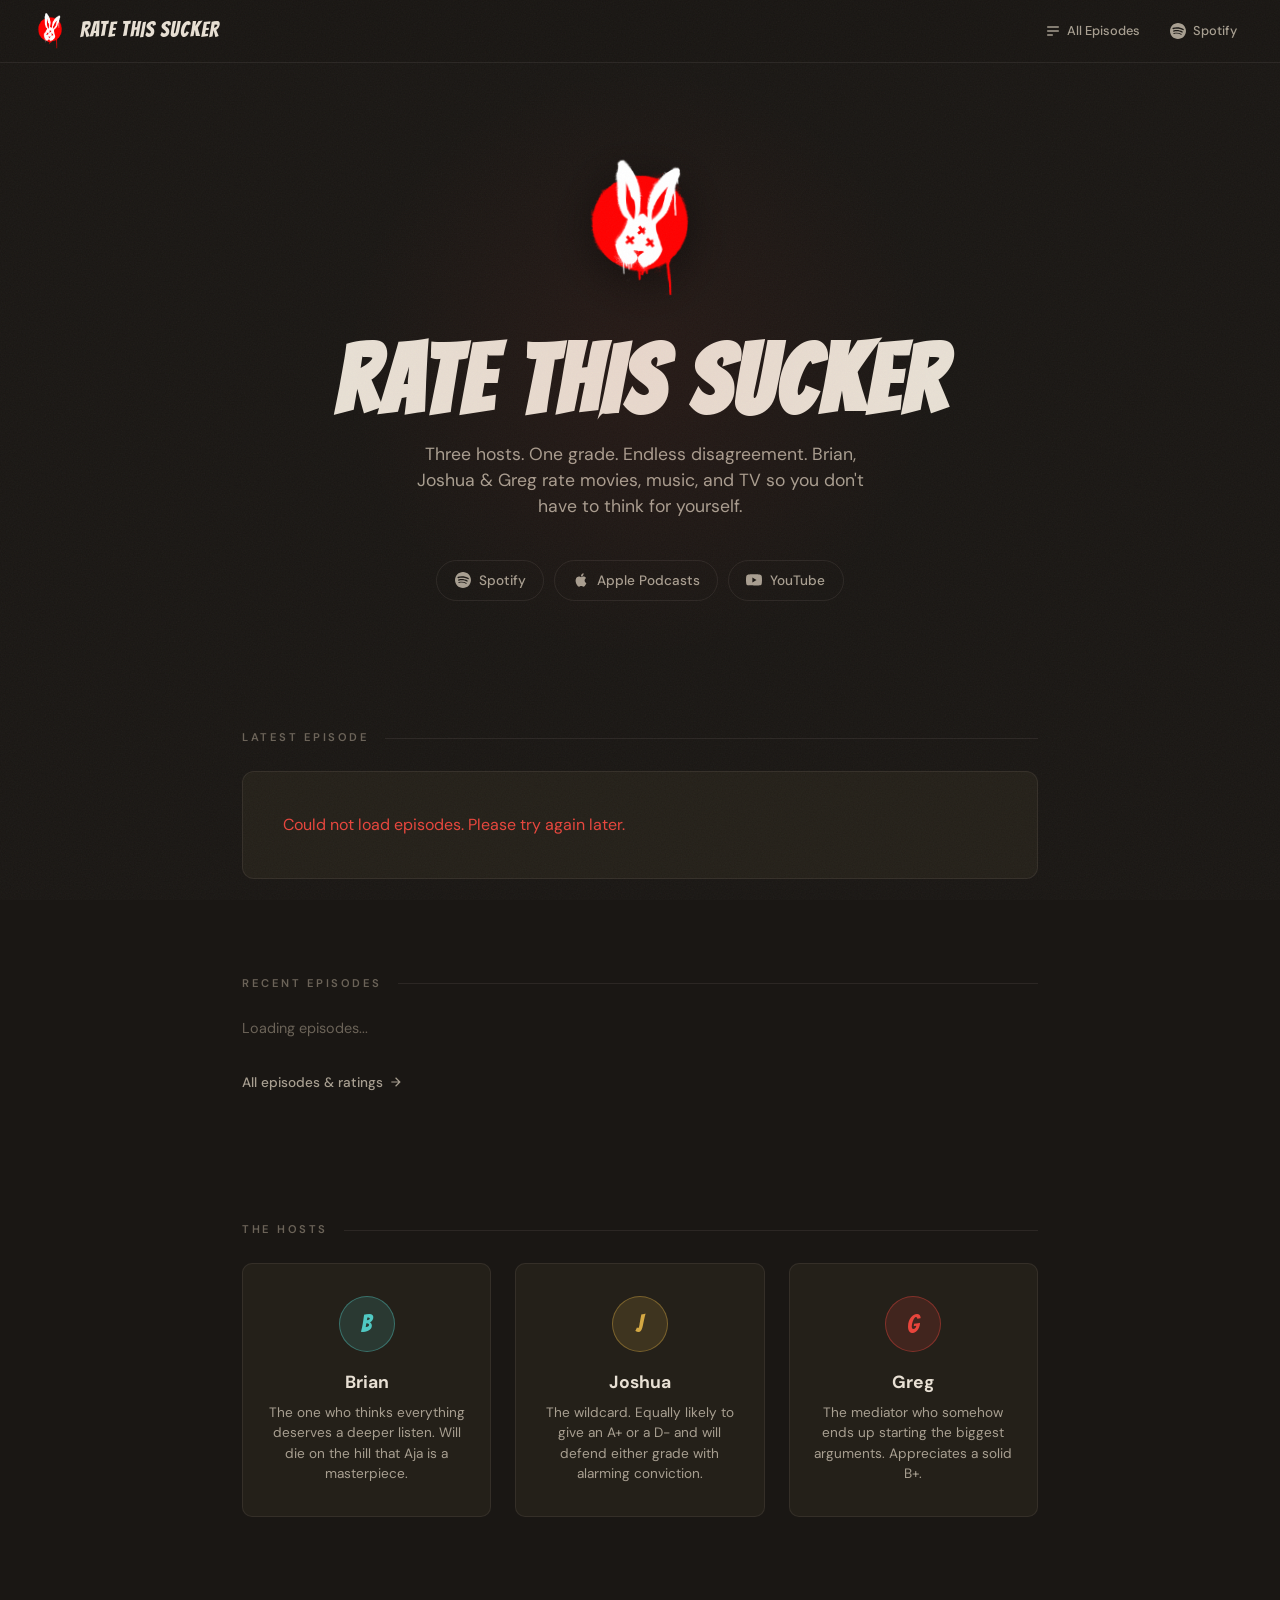
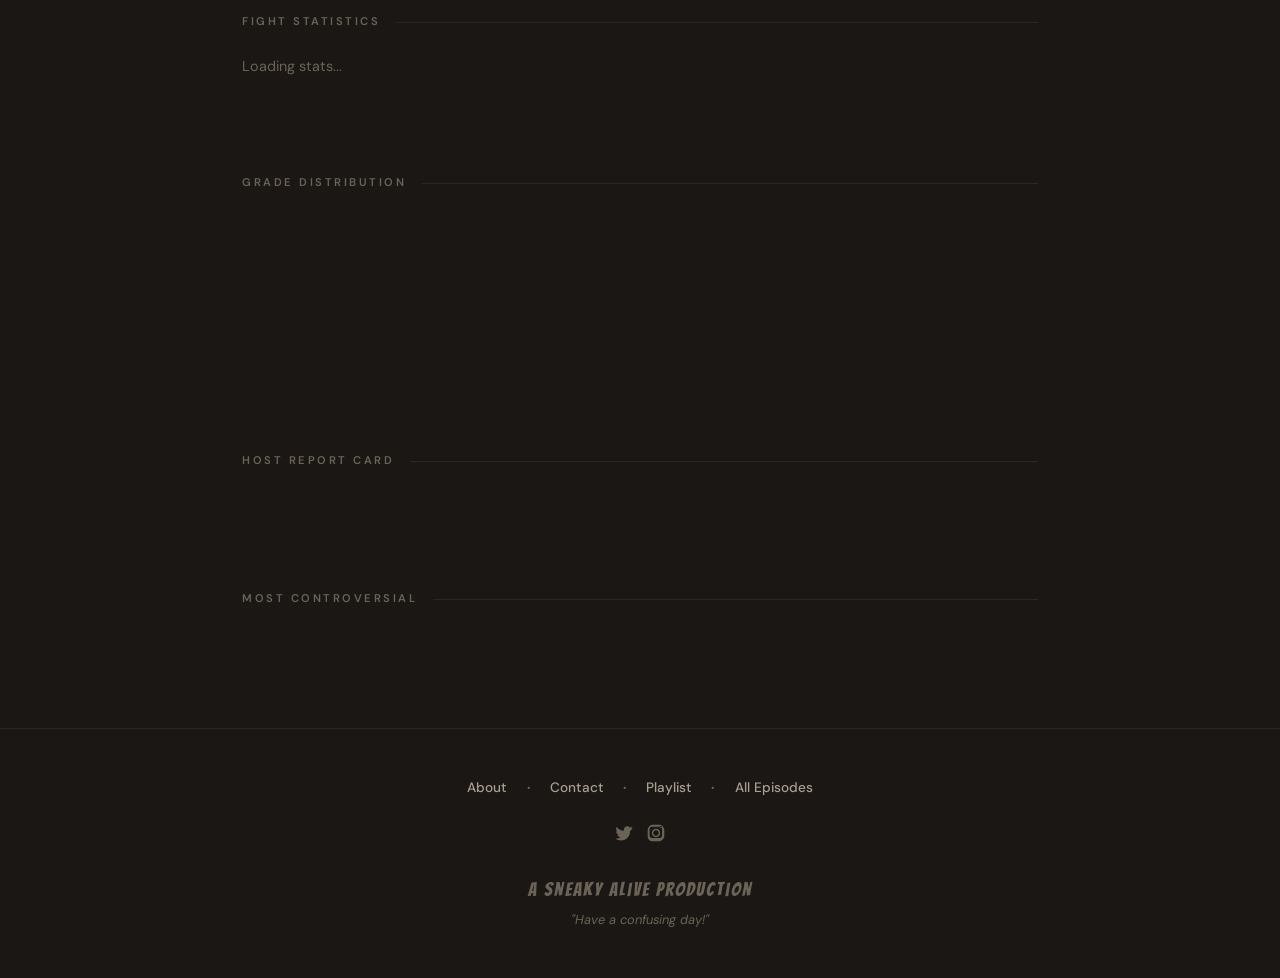
==== index.html @ 8bdb3506 "Redesign site with late-night record store aesthetic - Full visual overhaul: warm dark palette, Bang" ====
<!DOCTYPE html>
<html lang="en">
<head>
    <meta charset="UTF-8">
    <meta name="viewport" content="width=device-width, initial-scale=1.0">
    <title>Rate This Sucker — A Pop Culture Review Podcast</title>
    <meta name="description" content="Three hosts. One grade. Endless disagreement. Brian, Joshua & Greg rate movies, music, and TV — so you don't have to think for yourself.">

    <!-- Favicon -->
    <link rel="icon" type="image/png" sizes="32x32" href="favicon-32.png">
    <link rel="icon" type="image/png" sizes="16x16" href="favicon-16.png">
    <link rel="apple-touch-icon" sizes="180x180" href="apple-touch-icon.png">

    <!-- Open Graph -->
    <meta property="og:type" content="website">
    <meta property="og:title" content="Rate This Sucker — A Pop Culture Review Podcast">
    <meta property="og:description" content="Three hosts. One grade. Endless disagreement. Brian, Joshua & Greg rate movies, music, and TV.">
    <meta property="og:image" content="logo.png">
    <meta property="og:url" content="">

    <!-- Twitter Card -->
    <meta name="twitter:card" content="summary">
    <meta name="twitter:title" content="Rate This Sucker Podcast">
    <meta name="twitter:description" content="Three hosts. One grade. Endless disagreement.">
    <meta name="twitter:image" content="logo.png">

    <link rel="preconnect" href="https://fonts.googleapis.com">
    <link rel="preconnect" href="https://fonts.gstatic.com" crossorigin>
    <link href="https://fonts.googleapis.com/css2?family=Bangers&family=DM+Sans:ital,opsz,wght@0,9..40,300;0,9..40,400;0,9..40,500;0,9..40,600;0,9..40,700;1,9..40,400&display=swap" rel="stylesheet">
    <style>
        :root {
            --bg: #1a1714;
            --bg-surface: #242019;
            --bg-elevated: #2e2a23;
            --text: #e8e0d4;
            --text-muted: #a89f91;
            --text-dim: #6b6358;
            --accent-teal: #50C9C3;
            --accent-red: #E8453C;
            --grade-gold: #D4A843;
            --border: rgba(168, 159, 145, 0.12);
            --border-hover: rgba(168, 159, 145, 0.25);

            /* Grade colors */
            --grade-a-bg: rgba(80, 201, 195, 0.15);
            --grade-a-border: rgba(80, 201, 195, 0.4);
            --grade-a-text: #50C9C3;
            --grade-b-bg: rgba(212, 168, 67, 0.15);
            --grade-b-border: rgba(212, 168, 67, 0.4);
            --grade-b-text: #D4A843;
            --grade-c-bg: rgba(210, 130, 50, 0.15);
            --grade-c-border: rgba(210, 130, 50, 0.4);
            --grade-c-text: #d28232;
            --grade-d-bg: rgba(232, 69, 60, 0.15);
            --grade-d-border: rgba(232, 69, 60, 0.4);
            --grade-d-text: #E8453C;
        }

        * {
            margin: 0;
            padding: 0;
            box-sizing: border-box;
        }

        body {
            font-family: 'DM Sans', sans-serif;
            background: var(--bg);
            color: var(--text);
            line-height: 1.6;
            min-height: 100vh;
            overflow-x: hidden;
        }

        /* ---- Grain Texture ---- */
        body::after {
            content: '';
            position: fixed;
            inset: 0;
            background: url('[data-uri]');
            pointer-events: none;
            z-index: 9999;
            opacity: 0.5;
        }

        /* ---- Scrollbar ---- */
        ::-webkit-scrollbar { width: 6px; }
        ::-webkit-scrollbar-track { background: var(--bg); }
        ::-webkit-scrollbar-thumb { background: var(--text-dim); border-radius: 3px; }
        ::-webkit-scrollbar-thumb:hover { background: var(--text-muted); }

        /* ---- Nav ---- */
        .site-nav {
            position: sticky;
            top: 0;
            z-index: 100;
            background: rgba(26, 23, 20, 0.92);
            border-bottom: 1px solid var(--border);
            padding: 0.8rem 2rem;
            display: flex;
            align-items: center;
            justify-content: space-between;
            gap: 1.5rem;
        }

        .nav-brand {
            display: flex;
            align-items: center;
            gap: 0.75rem;
            text-decoration: none;
            color: var(--text);
            flex-shrink: 0;
        }

        .nav-logo {
            width: 36px;
            height: 36px;
            border-radius: 6px;
            object-fit: contain;
        }

        .nav-title {
            font-family: 'Bangers', cursive;
            font-size: 1.3rem;
            letter-spacing: 1px;
            color: var(--text);
        }

        .nav-links {
            display: flex;
            align-items: center;
            gap: 0.5rem;
        }

        .nav-link {
            color: var(--text-muted);
            text-decoration: none;
            font-size: 0.8rem;
            font-weight: 500;
            padding: 0.4rem 0.7rem;
            border-radius: 6px;
            transition: color 0.2s, background 0.2s;
            display: flex;
            align-items: center;
            gap: 0.4rem;
        }

        .nav-link:hover {
            color: var(--text);
            background: var(--bg-elevated);
        }

        .nav-link svg { width: 16px; height: 16px; }

        /* ---- Hero ---- */
        .hero {
            text-align: center;
            padding: 6rem 2rem 4rem;
            position: relative;
        }

        .hero::before {
            content: '';
            position: absolute;
            top: 0;
            left: 50%;
            transform: translateX(-50%);
            width: 600px;
            height: 600px;
            background: radial-gradient(circle, rgba(232, 69, 60, 0.06) 0%, transparent 70%);
            pointer-events: none;
        }

        .hero-logo {
            width: 140px;
            height: 140px;
            border-radius: 12px;
            object-fit: contain;
            margin-bottom: 2rem;
            filter: drop-shadow(0 8px 24px rgba(0,0,0,0.5));
            transform: rotate(-2deg);
            transition: transform 0.4s ease;
        }

        .hero-logo:hover {
            transform: rotate(0deg) scale(1.03);
        }

        .hero-title {
            font-family: 'Bangers', cursive;
            font-size: clamp(3rem, 8vw, 6rem);
            letter-spacing: 3px;
            line-height: 0.9;
            margin-bottom: 1rem;
            color: var(--text);
        }

        .hero-subtitle {
            font-size: 1.1rem;
            color: var(--text-muted);
            max-width: 480px;
            margin: 0 auto 2.5rem;
            font-weight: 400;
            line-height: 1.5;
        }

        .hero-platforms {
            display: flex;
            justify-content: center;
            gap: 0.6rem;
            flex-wrap: wrap;
        }

        .platform-pill {
            display: inline-flex;
            align-items: center;
            gap: 0.5rem;
            padding: 0.55rem 1.1rem;
            border: 1px solid var(--border);
            border-radius: 100px;
            color: var(--text-muted);
            text-decoration: none;
            font-size: 0.85rem;
            font-weight: 500;
            transition: all 0.25s ease;
        }

        .platform-pill:hover {
            color: var(--text);
            border-color: var(--accent-teal);
            background: rgba(80, 201, 195, 0.06);
        }

        .platform-pill svg { width: 16px; height: 16px; }

        /* ---- Content Container ---- */
        .content {
            max-width: 860px;
            margin: 0 auto;
            padding: 0 2rem;
        }

        /* ---- Section Headers ---- */
        .section-label {
            font-size: 0.7rem;
            font-weight: 600;
            letter-spacing: 2.5px;
            text-transform: uppercase;
            color: var(--text-dim);
            margin-bottom: 1.5rem;
            display: flex;
            align-items: center;
            gap: 1rem;
        }

        .section-label::after {
            content: '';
            flex: 1;
            height: 1px;
            background: var(--border);
        }

        /* ---- Grade Badges ---- */
        .grade {
            font-family: 'Bangers', cursive;
            display: inline-block;
            letter-spacing: 1px;
            border-radius: 4px;
            line-height: 1;
        }

        .grade-sm {
            font-size: 0.95rem;
            padding: 0.2rem 0.45rem;
        }

        .grade-md {
            font-size: 1.4rem;
            padding: 0.25rem 0.55rem;
        }

        .grade-lg {
            font-size: 2.2rem;
            padding: 0.3rem 0.65rem;
            transform: rotate(-2deg);
        }

        .grade-a { color: var(--grade-a-text); background: var(--grade-a-bg); border: 1px solid var(--grade-a-border); }
        .grade-b { color: var(--grade-b-text); background: var(--grade-b-bg); border: 1px solid var(--grade-b-border); }
        .grade-c { color: var(--grade-c-text); background: var(--grade-c-bg); border: 1px solid var(--grade-c-border); }
        .grade-d { color: var(--grade-d-text); background: var(--grade-d-bg); border: 1px solid var(--grade-d-border); }

        /* ---- Featured Episode ---- */
        .featured {
            padding: 4rem 0;
        }

        .featured-card {
            background: var(--bg-surface);
            border: 1px solid var(--border);
            border-radius: 12px;
            padding: 2.5rem;
            position: relative;
        }

        .featured-eyebrow {
            font-size: 0.8rem;
            color: var(--accent-teal);
            font-weight: 600;
            text-transform: uppercase;
            letter-spacing: 1.5px;
            margin-bottom: 0.75rem;
        }

        .featured-title {
            font-size: 2rem;
            font-weight: 700;
            line-height: 1.15;
            margin-bottom: 0.75rem;
        }

        .featured-meta {
            font-size: 0.85rem;
            color: var(--text-muted);
            margin-bottom: 1.5rem;
        }

        .featured-grades {
            display: flex;
            gap: 1.5rem;
            margin-bottom: 2rem;
            flex-wrap: wrap;
        }

        .host-grade {
            display: flex;
            flex-direction: column;
            align-items: center;
            gap: 0.3rem;
        }

        .host-grade-name {
            font-size: 0.7rem;
            font-weight: 600;
            text-transform: uppercase;
            letter-spacing: 1px;
            color: var(--text-dim);
        }

        .featured-description {
            color: var(--text-muted);
            line-height: 1.7;
            margin-bottom: 2rem;
            font-size: 0.95rem;
        }

        .featured-description p {
            margin-bottom: 0.8rem;
        }

        .featured-description strong {
            color: var(--text);
            font-weight: 600;
        }

        .spotify-embed {
            margin: 2rem 0;
            border-radius: 12px;
            overflow: hidden;
        }

        .cta-btn {
            display: inline-flex;
            align-items: center;
            gap: 0.5rem;
            padding: 0.75rem 1.5rem;
            border: 1px solid var(--accent-teal);
            border-radius: 8px;
            background: rgba(80, 201, 195, 0.08);
            color: var(--accent-teal);
            text-decoration: none;
            font-weight: 600;
            font-size: 0.9rem;
            cursor: pointer;
            font-family: 'DM Sans', sans-serif;
            transition: all 0.25s ease;
        }

        .cta-btn:hover {
            background: rgba(80, 201, 195, 0.15);
            transform: translateY(-1px);
        }

        .cta-btn svg { width: 18px; height: 18px; }

        /* ---- Episode List ---- */
        .episodes {
            padding: 2rem 0 4rem;
        }

        .episode-item {
            display: grid;
            grid-template-columns: auto 1fr auto;
            gap: 1.2rem;
            align-items: center;
            padding: 1.2rem 0;
            border-bottom: 1px solid var(--border);
            cursor: pointer;
            text-decoration: none;
            color: var(--text);
            transition: all 0.2s ease;
        }

        .episode-item:last-of-type {
            border-bottom: none;
        }

        .episode-item:hover {
            padding-left: 0.5rem;
        }

        .episode-item:hover .ep-title {
            color: var(--accent-teal);
        }

        .ep-num {
            font-size: 0.7rem;
            font-weight: 600;
            color: var(--text-dim);
            letter-spacing: 0.5px;
            min-width: 40px;
        }

        .ep-body {
            min-width: 0;
        }

        .ep-title {
            font-size: 1rem;
            font-weight: 600;
            transition: color 0.2s;
            margin-bottom: 0.15rem;
        }

        .ep-detail {
            font-size: 0.8rem;
            color: var(--text-dim);
            display: flex;
            align-items: center;
            gap: 0.5rem;
            flex-wrap: wrap;
        }

        .ep-summary {
            color: var(--text-muted);
            font-style: italic;
        }

        .ep-grades {
            display: flex;
            gap: 0.4rem;
            flex-shrink: 0;
        }

        .ep-host-badge {
            display: flex;
            flex-direction: column;
            align-items: center;
            gap: 0.15rem;
        }

        .ep-host-badge .host-initial {
            font-size: 0.55rem;
            font-weight: 700;
            color: var(--text-dim);
            text-transform: uppercase;
            letter-spacing: 0.5px;
        }

        .view-all-link {
            display: inline-flex;
            align-items: center;
            gap: 0.4rem;
            margin-top: 2rem;
            color: var(--text-muted);
            text-decoration: none;
            font-size: 0.85rem;
            font-weight: 500;
            transition: color 0.2s;
        }

        .view-all-link:hover {
            color: var(--accent-red);
        }

        .view-all-link svg {
            width: 14px;
            height: 14px;
            transition: transform 0.2s;
        }

        .view-all-link:hover svg {
            transform: translateX(3px);
        }

        /* ---- Hosts ---- */
        .hosts {
            padding: 4rem 0;
        }

        .hosts-grid {
            display: grid;
            grid-template-columns: repeat(3, 1fr);
            gap: 1.5rem;
        }

        .host-card {
            background: var(--bg-surface);
            border: 1px solid var(--border);
            border-radius: 10px;
            padding: 2rem 1.5rem;
            text-align: center;
            transition: border-color 0.3s;
        }

        .host-card:hover {
            border-color: var(--border-hover);
        }

        .host-initial-avatar {
            width: 56px;
            height: 56px;
            border-radius: 50%;
            display: flex;
            align-items: center;
            justify-content: center;
            margin: 0 auto 1rem;
            font-family: 'Bangers', cursive;
            font-size: 1.5rem;
            letter-spacing: 1px;
        }

        .host-card:nth-child(1) .host-initial-avatar { background: var(--grade-a-bg); color: var(--grade-a-text); border: 1px solid var(--grade-a-border); }
        .host-card:nth-child(2) .host-initial-avatar { background: var(--grade-b-bg); color: var(--grade-b-text); border: 1px solid var(--grade-b-border); }
        .host-card:nth-child(3) .host-initial-avatar { background: var(--grade-d-bg); color: var(--grade-d-text); border: 1px solid var(--grade-d-border); }

        .host-name {
            font-weight: 700;
            font-size: 1.1rem;
            margin-bottom: 0.4rem;
        }

        .host-bio {
            font-size: 0.85rem;
            color: var(--text-muted);
            line-height: 1.5;
        }

        /* ---- Stats ---- */
        .stats {
            padding: 2rem 0 4rem;
        }

        .stats-row {
            display: grid;
            grid-template-columns: repeat(auto-fit, minmax(160px, 1fr));
            gap: 1rem;
        }

        .stat-block {
            background: var(--bg-surface);
            border: 1px solid var(--border);
            border-radius: 10px;
            padding: 1.5rem;
            text-align: center;
            transition: border-color 0.3s;
        }

        .stat-block:hover {
            border-color: var(--border-hover);
        }

        .stat-number {
            font-family: 'Bangers', cursive;
            font-size: 2.5rem;
            line-height: 1;
            margin-bottom: 0.4rem;
            color: var(--grade-gold);
        }

        .stat-desc {
            font-size: 0.75rem;
            color: var(--text-dim);
            text-transform: uppercase;
            letter-spacing: 1px;
            font-weight: 600;
        }

        .stat-detail {
            font-size: 0.8rem;
            color: var(--text-muted);
            margin-top: 0.4rem;
        }

        .stat-detail a {
            color: var(--accent-teal);
            text-decoration: none;
        }

        .stat-detail a:hover {
            text-decoration: underline;
        }

        /* ---- Random Episode Button ---- */
        .random-btn {
            display: inline-flex;
            align-items: center;
            gap: 0.5rem;
            padding: 0.6rem 1.2rem;
            border: 1px solid var(--border);
            border-radius: 100px;
            background: transparent;
            color: var(--text-muted);
            font-family: 'DM Sans', sans-serif;
            font-size: 0.85rem;
            font-weight: 600;
            cursor: pointer;
            transition: all 0.25s ease;
            margin-top: 1.5rem;
        }

        .random-btn:hover {
            color: var(--accent-red);
            border-color: var(--accent-red);
            background: rgba(232, 69, 60, 0.06);
        }

        .random-btn svg { width: 16px; height: 16px; }

        .random-result {
            margin-top: 1rem;
            padding: 1rem 1.5rem;
            background: var(--bg-surface);
            border: 1px solid var(--border);
            border-radius: 10px;
            display: none;
        }

        .random-result.visible { display: block; }

        .random-result-title {
            font-weight: 700;
            font-size: 1rem;
            margin-bottom: 0.2rem;
        }

        .random-result-meta {
            font-size: 0.8rem;
            color: var(--text-dim);
            margin-bottom: 0.5rem;
        }

        .random-result-grades {
            display: flex;
            gap: 0.6rem;
            flex-wrap: wrap;
        }

        /* ---- Host Stats ---- */
        .host-stats {
            padding: 2rem 0 4rem;
        }

        .host-stats-grid {
            display: grid;
            grid-template-columns: repeat(3, 1fr);
            gap: 1rem;
        }

        .host-stat-card {
            background: var(--bg-surface);
            border: 1px solid var(--border);
            border-radius: 10px;
            padding: 1.5rem;
            text-align: center;
            transition: border-color 0.3s;
        }

        .host-stat-card:hover { border-color: var(--border-hover); }

        .host-stat-name {
            font-weight: 700;
            font-size: 1rem;
            margin-bottom: 1rem;
        }

        .host-stat-row {
            display: flex;
            justify-content: space-between;
            align-items: center;
            padding: 0.4rem 0;
            font-size: 0.8rem;
            color: var(--text-muted);
        }

        .host-stat-row + .host-stat-row {
            border-top: 1px solid var(--border);
        }

        .host-stat-value {
            font-weight: 700;
            color: var(--text);
        }

        /* ---- Grade Distribution ---- */
        .grade-dist {
            padding: 2rem 0 4rem;
        }

        .grade-bars {
            display: flex;
            gap: 0.6rem;
            align-items: flex-end;
            height: 140px;
            padding-top: 1rem;
        }

        .grade-bar-col {
            flex: 1;
            display: flex;
            flex-direction: column;
            align-items: center;
            gap: 0.4rem;
            height: 100%;
            justify-content: flex-end;
        }

        .grade-bar {
            width: 100%;
            max-width: 60px;
            border-radius: 4px 4px 0 0;
            transition: height 0.6s ease;
            min-height: 4px;
        }

        .grade-bar-label {
            font-family: 'Bangers', cursive;
            font-size: 0.9rem;
            letter-spacing: 1px;
        }

        .grade-bar-count {
            font-size: 0.7rem;
            color: var(--text-dim);
            font-weight: 600;
        }

        /* ---- Disagreements ---- */
        .disagreements {
            padding: 2rem 0 4rem;
        }

        .disagreement-item {
            display: flex;
            align-items: center;
            gap: 1rem;
            padding: 1rem 0;
            border-bottom: 1px solid var(--border);
        }

        .disagreement-item:last-child { border-bottom: none; }

        .disagreement-spread {
            font-family: 'Bangers', cursive;
            font-size: 1.4rem;
            color: var(--accent-red);
            min-width: 50px;
            text-align: center;
        }

        .disagreement-body { flex: 1; min-width: 0; }

        .disagreement-title {
            font-weight: 700;
            font-size: 0.95rem;
            margin-bottom: 0.15rem;
        }

        .disagreement-grades {
            display: flex;
            gap: 0.5rem;
            font-size: 0.8rem;
            flex-wrap: wrap;
        }

        .disagreement-host {
            display: flex;
            align-items: center;
            gap: 0.25rem;
            color: var(--text-dim);
        }

        /* ---- Footer ---- */
        .site-footer {
            border-top: 1px solid var(--border);
            padding: 3rem 2rem;
            text-align: center;
            margin-top: 2rem;
        }

        .footer-links {
            display: flex;
            justify-content: center;
            align-items: center;
            gap: 1.2rem;
            margin-bottom: 1.5rem;
            flex-wrap: wrap;
        }

        .footer-link {
            color: var(--text-muted);
            text-decoration: none;
            font-size: 0.85rem;
            font-weight: 500;
            transition: color 0.2s;
        }

        .footer-link:hover { color: var(--accent-teal); }

        .footer-dot {
            color: var(--text-dim);
            font-size: 0.6rem;
        }

        .footer-social {
            display: flex;
            justify-content: center;
            gap: 0.8rem;
            margin-bottom: 1.5rem;
        }

        .footer-social a {
            color: var(--text-dim);
            transition: color 0.2s;
        }

        .footer-social a:hover { color: var(--accent-red); }
        .footer-social svg { width: 20px; height: 20px; }

        .footer-production {
            font-family: 'Bangers', cursive;
            font-size: 1.2rem;
            color: var(--text-dim);
            letter-spacing: 2px;
            margin-bottom: 0.3rem;
        }

        .footer-tagline {
            font-style: italic;
            color: var(--text-dim);
            font-size: 0.8rem;
        }

        /* ---- Animations ---- */
        .fade-in {
            opacity: 0;
            transform: translateY(20px);
            transition: opacity 0.6s ease, transform 0.6s ease;
        }

        .fade-in.visible {
            opacity: 1;
            transform: translateY(0);
        }

        /* Stagger children */
        .stagger > .fade-in:nth-child(1) { transition-delay: 0s; }
        .stagger > .fade-in:nth-child(2) { transition-delay: 0.08s; }
        .stagger > .fade-in:nth-child(3) { transition-delay: 0.16s; }
        .stagger > .fade-in:nth-child(4) { transition-delay: 0.24s; }
        .stagger > .fade-in:nth-child(5) { transition-delay: 0.32s; }
        .stagger > .fade-in:nth-child(6) { transition-delay: 0.4s; }
        .stagger > .fade-in:nth-child(7) { transition-delay: 0.48s; }

        /* ---- Responsive ---- */
        @media (max-width: 768px) {
            .site-nav {
                padding: 0.6rem 1rem;
            }

            .nav-links { gap: 0.2rem; }

            .nav-link span { display: none; }

            .hero {
                padding: 4rem 1.5rem 3rem;
            }

            .hero-logo {
                width: 100px;
                height: 100px;
            }

            .hero-title {
                font-size: clamp(2.5rem, 10vw, 4rem);
            }

            .content {
                padding: 0 1.25rem;
            }

            .featured-card {
                padding: 1.5rem;
            }

            .featured-title {
                font-size: 1.5rem;
            }

            .featured-grades {
                gap: 1rem;
            }

            .episode-item {
                grid-template-columns: 1fr;
                gap: 0.6rem;
            }

            .ep-num { order: -1; }

            .ep-grades {
                justify-content: flex-start;
            }

            .hosts-grid {
                grid-template-columns: 1fr;
            }

            .stats-row {
                grid-template-columns: repeat(2, 1fr);
            }

            .host-stats-grid {
                grid-template-columns: 1fr;
            }

            .grade-bars {
                height: 100px;
            }
        }

        @media (max-width: 480px) {
            .hero-platforms {
                flex-direction: column;
                align-items: center;
            }

            .platform-pill {
                width: 100%;
                max-width: 220px;
                justify-content: center;
            }

            .stats-row {
                grid-template-columns: 1fr;
            }
        }
    </style>
</head>
<body>

<!-- Nav -->
<nav class="site-nav">
    <a href="index.html" class="nav-brand">
        <img src="logo.png" alt="Rate This Sucker" class="nav-logo">
        <span class="nav-title">RATE THIS SUCKER</span>
    </a>
    <div class="nav-links">
        <a href="ratings.html" class="nav-link">
            <svg viewBox="0 0 24 24" fill="none" stroke="currentColor" stroke-width="2" stroke-linecap="round" stroke-linejoin="round"><path d="M4 6h16M4 12h16M4 18h7"/></svg>
            <span>All Episodes</span>
        </a>
        <a href="https://open.spotify.com/show/5YRq3rGYDSoOqjN4fuTTby" target="_blank" class="nav-link">
            <svg viewBox="0 0 24 24" fill="currentColor"><path d="M12 0C5.4 0 0 5.4 0 12s5.4 12 12 12 12-5.4 12-12S18.66 0 12 0zm5.521 17.34c-.24.359-.66.48-1.021.24-2.82-1.74-6.36-2.101-10.561-1.141-.418.122-.779-.179-.899-.539-.12-.421.18-.78.54-.9 4.56-1.021 8.52-.6 11.64 1.32.42.18.479.659.301 1.02zm1.44-3.3c-.301.42-.841.6-1.262.3-3.239-1.98-8.159-2.58-11.939-1.38-.479.12-1.02-.12-1.14-.6-.12-.48.12-1.021.6-1.141C9.6 9.9 15 10.561 18.72 12.84c.361.181.54.78.241 1.2zm.12-3.36C15.24 8.4 8.82 8.16 5.16 9.301c-.6.179-1.2-.181-1.38-.721-.18-.601.18-1.2.72-1.381 4.26-1.32 11.28-1.08 15.721 1.621.539.3.719 1.02.42 1.56-.299.421-1.02.599-1.559.3z"/></svg>
            <span>Spotify</span>
        </a>
    </div>
</nav>

<!-- Hero -->
<section class="hero">
    <img src="logo.png" alt="Rate This Sucker Podcast Logo" class="hero-logo">
    <h1 class="hero-title">RATE THIS SUCKER</h1>
    <p class="hero-subtitle">Three hosts. One grade. Endless disagreement. Brian, Joshua &amp; Greg rate movies, music, and TV so you don't have to think for yourself.</p>
    <div class="hero-platforms">
        <a href="https://open.spotify.com/show/5YRq3rGYDSoOqjN4fuTTby?si=8d534e4bcd7544ee" target="_blank" class="platform-pill">
            <svg viewBox="0 0 24 24" fill="currentColor"><path d="M12 0C5.4 0 0 5.4 0 12s5.4 12 12 12 12-5.4 12-12S18.66 0 12 0zm5.521 17.34c-.24.359-.66.48-1.021.24-2.82-1.74-6.36-2.101-10.561-1.141-.418.122-.779-.179-.899-.539-.12-.421.18-.78.54-.9 4.56-1.021 8.52-.6 11.64 1.32.42.18.479.659.301 1.02zm1.44-3.3c-.301.42-.841.6-1.262.3-3.239-1.98-8.159-2.58-11.939-1.38-.479.12-1.02-.12-1.14-.6-.12-.48.12-1.021.6-1.141C9.6 9.9 15 10.561 18.72 12.84c.361.181.54.78.241 1.2zm.12-3.36C15.24 8.4 8.82 8.16 5.16 9.301c-.6.179-1.2-.181-1.38-.721-.18-.601.18-1.2.72-1.381 4.26-1.32 11.28-1.08 15.721 1.621.539.3.719 1.02.42 1.56-.299.421-1.02.599-1.559.3z"/></svg>
            Spotify
        </a>
        <a href="#" class="platform-pill">
            <svg viewBox="0 0 24 24" fill="currentColor"><path d="M18.71 19.5c-.83 1.24-1.71 2.45-3.05 2.47-1.34.03-1.77-.79-3.29-.79-1.53 0-2 .77-3.27.82-1.31.05-2.3-1.32-3.14-2.53C4.25 17 2.94 12.45 4.7 9.39c.87-1.52 2.43-2.48 4.12-2.51 1.28-.02 2.5.87 3.29.87.78 0 2.26-1.07 3.81-.91.65.03 2.47.26 3.64 1.98-.09.06-2.17 1.28-2.15 3.81.03 3.02 2.65 4.03 2.68 4.04-.03.07-.42 1.44-1.38 2.83M13 3.5c.73-.83 1.94-1.46 2.94-1.5.13 1.17-.34 2.35-1.04 3.19-.69.85-1.83 1.51-2.95 1.42-.15-1.15.41-2.35 1.05-3.11z"/></svg>
            Apple Podcasts
        </a>
        <a href="#" class="platform-pill">
            <svg viewBox="0 0 24 24" fill="currentColor"><path d="M23.498 6.186a3.016 3.016 0 0 0-2.122-2.136C19.505 3.545 12 3.545 12 3.545s-7.505 0-9.377.505A3.017 3.017 0 0 0 .502 6.186C0 8.07 0 12 0 12s0 3.93.502 5.814a3.016 3.016 0 0 0 2.122 2.136c1.871.505 9.376.505 9.376.505s7.505 0 9.377-.505a3.015 3.015 0 0 0 2.122-2.136C24 15.93 24 12 24 12s0-3.93-.502-5.814zM9.545 15.568V8.432L15.818 12l-6.273 3.568z"/></svg>
            YouTube
        </a>
    </div>
</section>

<!-- Dynamic Content -->
<div class="content">
    <section class="featured">
        <div class="section-label">Latest Episode</div>
        <div class="featured-card" id="featured-episode">
            <div style="color: var(--text-dim); font-size: 0.9rem;">Loading latest episode...</div>
        </div>
    </section>

    <section class="episodes">
        <div class="section-label">Recent Episodes</div>
        <div class="stagger" id="episode-list">
            <div style="color: var(--text-dim); font-size: 0.9rem;">Loading episodes...</div>
        </div>
        <div style="display: flex; align-items: center; gap: 1rem; flex-wrap: wrap;">
            <a href="ratings.html" class="view-all-link">
                All episodes &amp; ratings
                <svg viewBox="0 0 24 24" fill="currentColor"><path d="M12 4l-1.41 1.41L16.17 11H4v2h12.17l-5.58 5.59L12 20l8-8z"/></svg>
            </a>
            <button class="random-btn" id="random-btn" style="display:none;">
                <svg viewBox="0 0 24 24" fill="none" stroke="currentColor" stroke-width="2" stroke-linecap="round" stroke-linejoin="round"><polyline points="16 3 21 3 21 8"/><line x1="4" y1="20" x2="21" y2="3"/><polyline points="21 16 21 21 16 21"/><line x1="15" y1="15" x2="21" y2="21"/><line x1="4" y1="4" x2="9" y2="9"/></svg>
                Random Episode
            </button>
        </div>
        <div class="random-result" id="random-result"></div>
    </section>

    <!-- Hosts (static) -->
    <section class="hosts">
        <div class="section-label">The Hosts</div>
        <div class="hosts-grid">
            <div class="host-card">
                <div class="host-initial-avatar">B</div>
                <div class="host-name">Brian</div>
                <p class="host-bio">The one who thinks everything deserves a deeper listen. Will die on the hill that Aja is a masterpiece.</p>
            </div>
            <div class="host-card">
                <div class="host-initial-avatar">J</div>
                <div class="host-name">Joshua</div>
                <p class="host-bio">The wildcard. Equally likely to give an A+ or a D- and will defend either grade with alarming conviction.</p>
            </div>
            <div class="host-card">
                <div class="host-initial-avatar">G</div>
                <div class="host-name">Greg</div>
                <p class="host-bio">The mediator who somehow ends up starting the biggest arguments. Appreciates a solid B+.</p>
            </div>
        </div>
    </section>

    <section class="stats">
        <div class="section-label">Fight Statistics</div>
        <div class="stats-row" id="stats-row">
            <div style="color: var(--text-dim); font-size: 0.9rem;">Loading stats...</div>
        </div>
    </section>

    <section class="grade-dist">
        <div class="section-label">Grade Distribution</div>
        <div class="grade-bars" id="grade-dist"></div>
    </section>

    <section class="host-stats">
        <div class="section-label">Host Report Card</div>
        <div class="host-stats-grid" id="host-stats-grid"></div>
    </section>

    <section class="disagreements">
        <div class="section-label">Most Controversial</div>
        <div id="disagreements-list"></div>
    </section>
</div>

<!-- Footer -->
<footer class="site-footer">
    <div class="footer-links">
        <a href="#" class="footer-link">About</a>
        <span class="footer-dot">&bull;</span>
        <a href="mailto:callus@rabbitfighters.com" class="footer-link">Contact</a>
        <span class="footer-dot">&bull;</span>
        <a href="https://tinyurl.com/rabbitfighters" target="_blank" class="footer-link">Playlist</a>
        <span class="footer-dot">&bull;</span>
        <a href="ratings.html" class="footer-link">All Episodes</a>
    </div>
    <div class="footer-social">
        <a href="https://twitter.com/rabbitfighters" target="_blank" aria-label="Twitter">
            <svg viewBox="0 0 24 24" fill="currentColor"><path d="M22.46 6c-.77.34-1.6.57-2.46.69.88-.53 1.56-1.37 1.88-2.38-.82.49-1.74.85-2.72 1.05C18.37 4.5 17.26 4 16.03 4c-2.35 0-4.27 1.9-4.27 4.24 0 .33.04.65.12.95-3.55-.18-6.7-1.89-8.81-4.48-.37.6-.58 1.3-.58 2.05 0 1.47.74 2.76 1.88 3.52-.69-.02-1.34-.2-1.91-.53v.05c0 2.05 1.46 3.76 3.39 4.14-.36.1-.73.16-1.12.16-.27 0-.53-.03-.79-.08.54 1.67 2.1 2.91 3.96 2.94-1.4 1.09-3.17 1.74-5.09 1.74-.33 0-.66-.02-.98-.06C3.96 20.35 6.05 21 8.35 21c7.04 0 10.89-5.78 10.89-10.85 0-.16-.01-.32-.01-.48.75-.54 1.4-1.22 1.93-1.99z"/></svg>
        </a>
        <a href="https://instagram.com/rabbitfighters" target="_blank" aria-label="Instagram">
            <svg viewBox="0 0 24 24" fill="currentColor"><path d="M7.8 2h8.4C18.9 2 22 5.1 22 8.6v6.8c0 3.5-3.1 6.6-6.8 6.6H7.8C4.3 22 2 19.4 2 15.4V8.6C2 5.1 5.1 2 7.8 2zm-.2 2.6c-2.3 0-3.3 1-3.3 3.3v6.8c0 2.3 1 3.3 3.3 3.3h8.4c2.3 0 3.3-1 3.3-3.3V7.9c0-2.3-1-3.3-3.3-3.3H7.6zM12 7c-2.7 0-5 2.2-5 5s2.2 5 5 5 5-2.2 5-5-2.2-5-5-5zm0 8.3c-1.8 0-3.3-1.5-3.3-3.3s1.5-3.3 3.3-3.3 3.3 1.5 3.3 3.3-1.5 3.3-3.3 3.3zm5.7-9.5c.6 0 1.1-.5 1.1-1.1s-.5-1.1-1.1-1.1-1.1.5-1.1 1.1.5 1.1 1.1 1.1z"/></svg>
        </a>
    </div>
    <div class="footer-production">A Sneaky Alive Production</div>
    <div class="footer-tagline">"Have a confusing day!"</div>
</footer>

<script src="episodes.js"></script>
<script>
    const SPOTIFY_URL = 'https://open.spotify.com/show/5YRq3rGYDSoOqjN4fuTTby';
    const gc = RTS.gradeClass;

    function gradeBadge(grade, size = 'sm') {
        if (!grade) return '';
        return `<span class="grade grade-${size} grade-${gc(grade)}">${grade}</span>`;
    }

    function hostBadge(label, initial, grade) {
        if (!grade) return '';
        return `<div class="ep-host-badge"><span class="host-initial">${initial}</span>${gradeBadge(grade)}</div>`;
    }

    function renderFeatured(ep) {
        const el = document.getElementById('featured-episode');
        const grades = [];
        if (ep.jrGrade) grades.push(`<div class="host-grade"><span class="host-grade-name">Joshua</span>${gradeBadge(ep.jrGrade, 'md')}</div>`);
        if (ep.gregGrade) grades.push(`<div class="host-grade"><span class="host-grade-name">Greg</span>${gradeBadge(ep.gregGrade, 'md')}</div>`);
        if (ep.brianGrade) grades.push(`<div class="host-grade"><span class="host-grade-name">Brian</span>${gradeBadge(ep.brianGrade, 'md')}</div>`);

        const typeLine = [ep.type, ep.genre?.split(',')[0]].filter(Boolean).join(' · ');

        el.innerHTML = `
            <div class="featured-eyebrow">Episode ${ep.number}${typeLine ? ' · ' + typeLine : ''}</div>
            <h2 class="featured-title">${ep.title}</h2>
            ${ep.dateFormatted ? `<div class="featured-meta">${ep.dateFormatted}</div>` : ''}
            ${grades.length ? `<div class="featured-grades">${grades.join('')}</div>` : ''}
            ${ep.subtitle ? `<div class="featured-description"><p>${ep.subtitle}</p></div>` : ''}
            <div class="spotify-embed">
                <iframe style="border-radius:12px" src="https://open.spotify.com/embed/show/5YRq3rGYDSoOqjN4fuTTby?utm_source=generator&theme=0" width="100%" height="232" frameBorder="0" allowfullscreen="" allow="autoplay; clipboard-write; encrypted-media; fullscreen; picture-in-picture" loading="lazy"></iframe>
            </div>
            <button class="cta-btn" onclick="window.open('${SPOTIFY_URL}', '_blank')">
                <svg viewBox="0 0 24 24" fill="currentColor"><path d="M12 0C5.4 0 0 5.4 0 12s5.4 12 12 12 12-5.4 12-12S18.66 0 12 0zm5.521 17.34c-.24.359-.66.48-1.021.24-2.82-1.74-6.36-2.101-10.561-1.141-.418.122-.779-.179-.899-.539-.12-.421.18-.78.54-.9 4.56-1.021 8.52-.6 11.64 1.32.42.18.479.659.301 1.02zm1.44-3.3c-.301.42-.841.6-1.262.3-3.239-1.98-8.159-2.58-11.939-1.38-.479.12-1.02-.12-1.14-.6-.12-.48.12-1.021.6-1.141C9.6 9.9 15 10.561 18.72 12.84c.361.181.54.78.241 1.2zm.12-3.36C15.24 8.4 8.82 8.16 5.16 9.301c-.6.179-1.2-.181-1.38-.721-.18-.601.18-1.2.72-1.381 4.26-1.32 11.28-1.08 15.721 1.621.539.3.719 1.02.42 1.56-.299.421-1.02.599-1.559.3z"/></svg>
                Listen on Spotify
            </button>`;
    }

    function renderEpisodeList(episodes) {
        const el = document.getElementById('episode-list');
        // Show up to 10 recent episodes (skip the featured one)
        const recent = episodes.slice(1, 11);

        el.innerHTML = recent.map(ep => {
            const detailParts = [ep.dateFormatted].filter(Boolean);
            if (ep.subtitle) detailParts.push(`<span class="ep-summary">${ep.subtitle}</span>`);

            const grades = [
                hostBadge('J', 'J', ep.jrGrade),
                hostBadge('G', 'G', ep.gregGrade),
                hostBadge('B', 'B', ep.brianGrade),
            ].filter(Boolean).join('');

            const epUrl = ep.spotifyUrl || SPOTIFY_URL;
            return `<a class="episode-item" href="${epUrl}" target="_blank">
                <span class="ep-num">Ep ${ep.number}</span>
                <div class="ep-body">
                    <div class="ep-title">${ep.title}</div>
                    <div class="ep-detail">${detailParts.join(' <span>&middot;</span> ')}</div>
                </div>
                ${grades ? `<div class="ep-grades">${grades}</div>` : ''}
            </a>`;
        }).join('');

        // Re-observe new fade-in elements
        el.querySelectorAll('.fade-in').forEach(e => observer.observe(e));
    }

    function renderStats(episodes) {
        const el = document.getElementById('stats-row');
        const graded = episodes.filter(e => e.hasGrades && !e.isSpecial);
        const total = episodes.filter(e => !e.isSpecial).length;

        // Find highest and lowest rated
        let highest = null, lowest = null;
        let highScore = -1, lowScore = 999;

        graded.forEach(ep => {
            const nums = [ep.gregGrade, ep.brianGrade, ep.jrGrade]
                .map(RTS.gradeToNumber).filter(n => n !== null);
            if (nums.length === 0) return;
            const avg = nums.reduce((a, b) => a + b, 0) / nums.length;
            if (avg > highScore) { highScore = avg; highest = ep; }
            if (avg < lowScore) { lowScore = avg; lowest = ep; }
        });

        const highGrade = highest ? RTS.numberToGrade(highScore) : '—';
        const lowGrade = lowest ? RTS.numberToGrade(lowScore) : '—';

        el.innerHTML = `
            <div class="stat-block">
                <div class="stat-number">${total}</div>
                <div class="stat-desc">Episodes</div>
            </div>
            <div class="stat-block">
                <div class="stat-number" style="color: var(--grade-a-text);">${highGrade}</div>
                <div class="stat-desc">Highest Rated</div>
                <div class="stat-detail">${highest ? highest.title : ''}</div>
            </div>
            <div class="stat-block">
                <div class="stat-number" style="color: var(--grade-d-text);">${lowGrade}</div>
                <div class="stat-desc">Lowest Rated</div>
                <div class="stat-detail">${lowest ? lowest.title : ''}</div>
            </div>
            <div class="stat-block">
                <div class="stat-number">${graded.length}</div>
                <div class="stat-desc">Rated</div>
            </div>`;
    }

    // ---- Grade Distribution ----
    function renderGradeDist(episodes) {
        const graded = episodes.filter(e => e.hasGrades && !e.isSpecial);
        const buckets = { A: 0, B: 0, C: 0, D: 0, F: 0 };

        graded.forEach(ep => {
            const g = ep.overallGrade;
            if (!g) return;
            const letter = g.charAt(0);
            if (buckets[letter] !== undefined) buckets[letter]++;
            else if (letter === 'F') buckets.F++;
        });

        const max = Math.max(...Object.values(buckets), 1);
        const colors = { A: 'var(--grade-a-text)', B: 'var(--grade-b-text)', C: 'var(--grade-c-text)', D: 'var(--grade-d-text)', F: 'var(--grade-d-text)' };
        const bgColors = { A: 'var(--grade-a-bg)', B: 'var(--grade-b-bg)', C: 'var(--grade-c-bg)', D: 'var(--grade-d-bg)', F: 'var(--grade-d-bg)' };

        const el = document.getElementById('grade-dist');
        el.innerHTML = Object.entries(buckets).map(([letter, count]) => {
            const pct = (count / max) * 100;
            return `<div class="grade-bar-col">
                <div class="grade-bar-count">${count}</div>
                <div class="grade-bar" style="height: ${pct}%; background: ${colors[letter]}; opacity: 0.7;"></div>
                <div class="grade-bar-label" style="color: ${colors[letter]};">${letter}</div>
            </div>`;
        }).join('');
    }

    // ---- Host Stats ----
    function renderHostStats(episodes) {
        const graded = episodes.filter(e => e.hasGrades && !e.isSpecial);

        function hostData(getName) {
            const grades = graded.map(e => getName(e)).filter(g => g);
            const nums = grades.map(RTS.gradeToNumber).filter(n => n !== null);
            if (nums.length === 0) return null;
            const avg = nums.reduce((a, b) => a + b, 0) / nums.length;
            const highest = Math.max(...nums);
            const lowest = Math.min(...nums);

            // Most common grade letter
            const freq = {};
            grades.forEach(g => { const l = g.charAt(0); freq[l] = (freq[l] || 0) + 1; });
            const fav = Object.entries(freq).sort((a, b) => b[1] - a[1])[0]?.[0] || '—';

            return {
                count: grades.length,
                avg: RTS.numberToGrade(avg),
                highest: RTS.numberToGrade(highest),
                lowest: RTS.numberToGrade(lowest),
                favorite: fav,
            };
        }

        const hosts = [
            { name: 'Brian', data: hostData(e => e.brianGrade) },
            { name: 'Joshua', data: hostData(e => e.jrGrade) },
            { name: 'Greg', data: hostData(e => e.gregGrade) },
        ];

        const el = document.getElementById('host-stats-grid');
        el.innerHTML = hosts.map(h => {
            if (!h.data) return '';
            const d = h.data;
            return `<div class="host-stat-card">
                <div class="host-stat-name">${h.name}</div>
                <div class="host-stat-row"><span>Average</span><span class="host-stat-value">${d.avg}</span></div>
                <div class="host-stat-row"><span>Highest</span><span class="host-stat-value">${d.highest}</span></div>
                <div class="host-stat-row"><span>Lowest</span><span class="host-stat-value">${d.lowest}</span></div>
                <div class="host-stat-row"><span>Favorite Letter</span><span class="host-stat-value">${d.favorite}</span></div>
                <div class="host-stat-row"><span>Rated</span><span class="host-stat-value">${d.count}</span></div>
            </div>`;
        }).join('');
    }

    // ---- Disagreements ----
    function renderDisagreements(episodes) {
        const graded = episodes.filter(e => {
            const grades = [e.gregGrade, e.brianGrade, e.jrGrade].filter(g => g);
            return grades.length >= 2 && !e.isSpecial;
        });

        const scored = graded.map(ep => {
            const nums = [
                { host: 'Joshua', grade: ep.jrGrade, num: RTS.gradeToNumber(ep.jrGrade) },
                { host: 'Greg', grade: ep.gregGrade, num: RTS.gradeToNumber(ep.gregGrade) },
                { host: 'Brian', grade: ep.brianGrade, num: RTS.gradeToNumber(ep.brianGrade) },
            ].filter(h => h.num !== null);

            const max = Math.max(...nums.map(n => n.num));
            const min = Math.min(...nums.map(n => n.num));
            return { ep, spread: max - min, hosts: nums };
        }).sort((a, b) => b.spread - a.spread);

        const top5 = scored.slice(0, 5);
        const el = document.getElementById('disagreements-list');

        el.innerHTML = top5.map(d => {
            const hostGrades = d.hosts.map(h =>
                `<span class="disagreement-host">${h.host}: <span class="grade grade-sm grade-${gc(h.grade)}">${h.grade}</span></span>`
            ).join('');
            return `<div class="disagreement-item">
                <div class="disagreement-spread">${d.spread.toFixed(1)}</div>
                <div class="disagreement-body">
                    <div class="disagreement-title">${d.ep.title}</div>
                    <div class="disagreement-grades">${hostGrades}</div>
                </div>
            </div>`;
        }).join('');
    }

    // ---- Random Episode ----
    let allEpisodes = [];
    const randomBtn = document.getElementById('random-btn');
    const randomResult = document.getElementById('random-result');

    randomBtn.addEventListener('click', () => {
        const rated = allEpisodes.filter(e => e.hasGrades && !e.isSpecial);
        if (rated.length === 0) return;
        const ep = rated[Math.floor(Math.random() * rated.length)];
        const url = ep.spotifyUrl || SPOTIFY_URL;

        const hostGrades = [
            ep.jrGrade ? `<span class="disagreement-host">Joshua: <span class="grade grade-sm grade-${gc(ep.jrGrade)}">${ep.jrGrade}</span></span>` : '',
            ep.gregGrade ? `<span class="disagreement-host">Greg: <span class="grade grade-sm grade-${gc(ep.gregGrade)}">${ep.gregGrade}</span></span>` : '',
            ep.brianGrade ? `<span class="disagreement-host">Brian: <span class="grade grade-sm grade-${gc(ep.brianGrade)}">${ep.brianGrade}</span></span>` : '',
        ].filter(Boolean).join('');

        randomResult.innerHTML = `
            <div class="random-result-title">Ep ${ep.number}: ${ep.title}</div>
            <div class="random-result-meta">${ep.dateFormatted}${ep.subtitle ? ' · ' + ep.subtitle : ''}</div>
            <div class="random-result-grades">${hostGrades}</div>
            <a href="${url}" target="_blank" class="view-all-link" style="margin-top: 0.8rem; display: inline-flex;">Listen on Spotify <svg viewBox="0 0 24 24" fill="currentColor" style="width:14px;height:14px;"><path d="M12 4l-1.41 1.41L16.17 11H4v2h12.17l-5.58 5.59L12 20l8-8z"/></svg></a>`;
        randomResult.classList.add('visible');
    });

    // Intersection Observer for fade-in animations
    const observer = new IntersectionObserver((entries) => {
        entries.forEach(entry => {
            if (entry.isIntersecting) entry.target.classList.add('visible');
        });
    }, { threshold: 0.1, rootMargin: '0px 0px -40px 0px' });

    document.querySelectorAll('.fade-in').forEach(el => observer.observe(el));

    // Load data
    RTS.fetchEpisodes().then(async episodes => {
        if (episodes.length === 0) return;
        episodes = await RTS.enrichWithPosters(episodes);
        allEpisodes = episodes;
        renderFeatured(episodes[0]);
        renderEpisodeList(episodes);
        renderStats(episodes);
        renderGradeDist(episodes);
        renderHostStats(episodes);
        renderDisagreements(episodes);
        randomBtn.style.display = '';
    }).catch(err => {
        console.error('Failed to load episodes:', err);
        document.getElementById('featured-episode').innerHTML = '<div style="color: var(--accent-red);">Could not load episodes. Please try again later.</div>';
    });
</script>
</body>
</html>
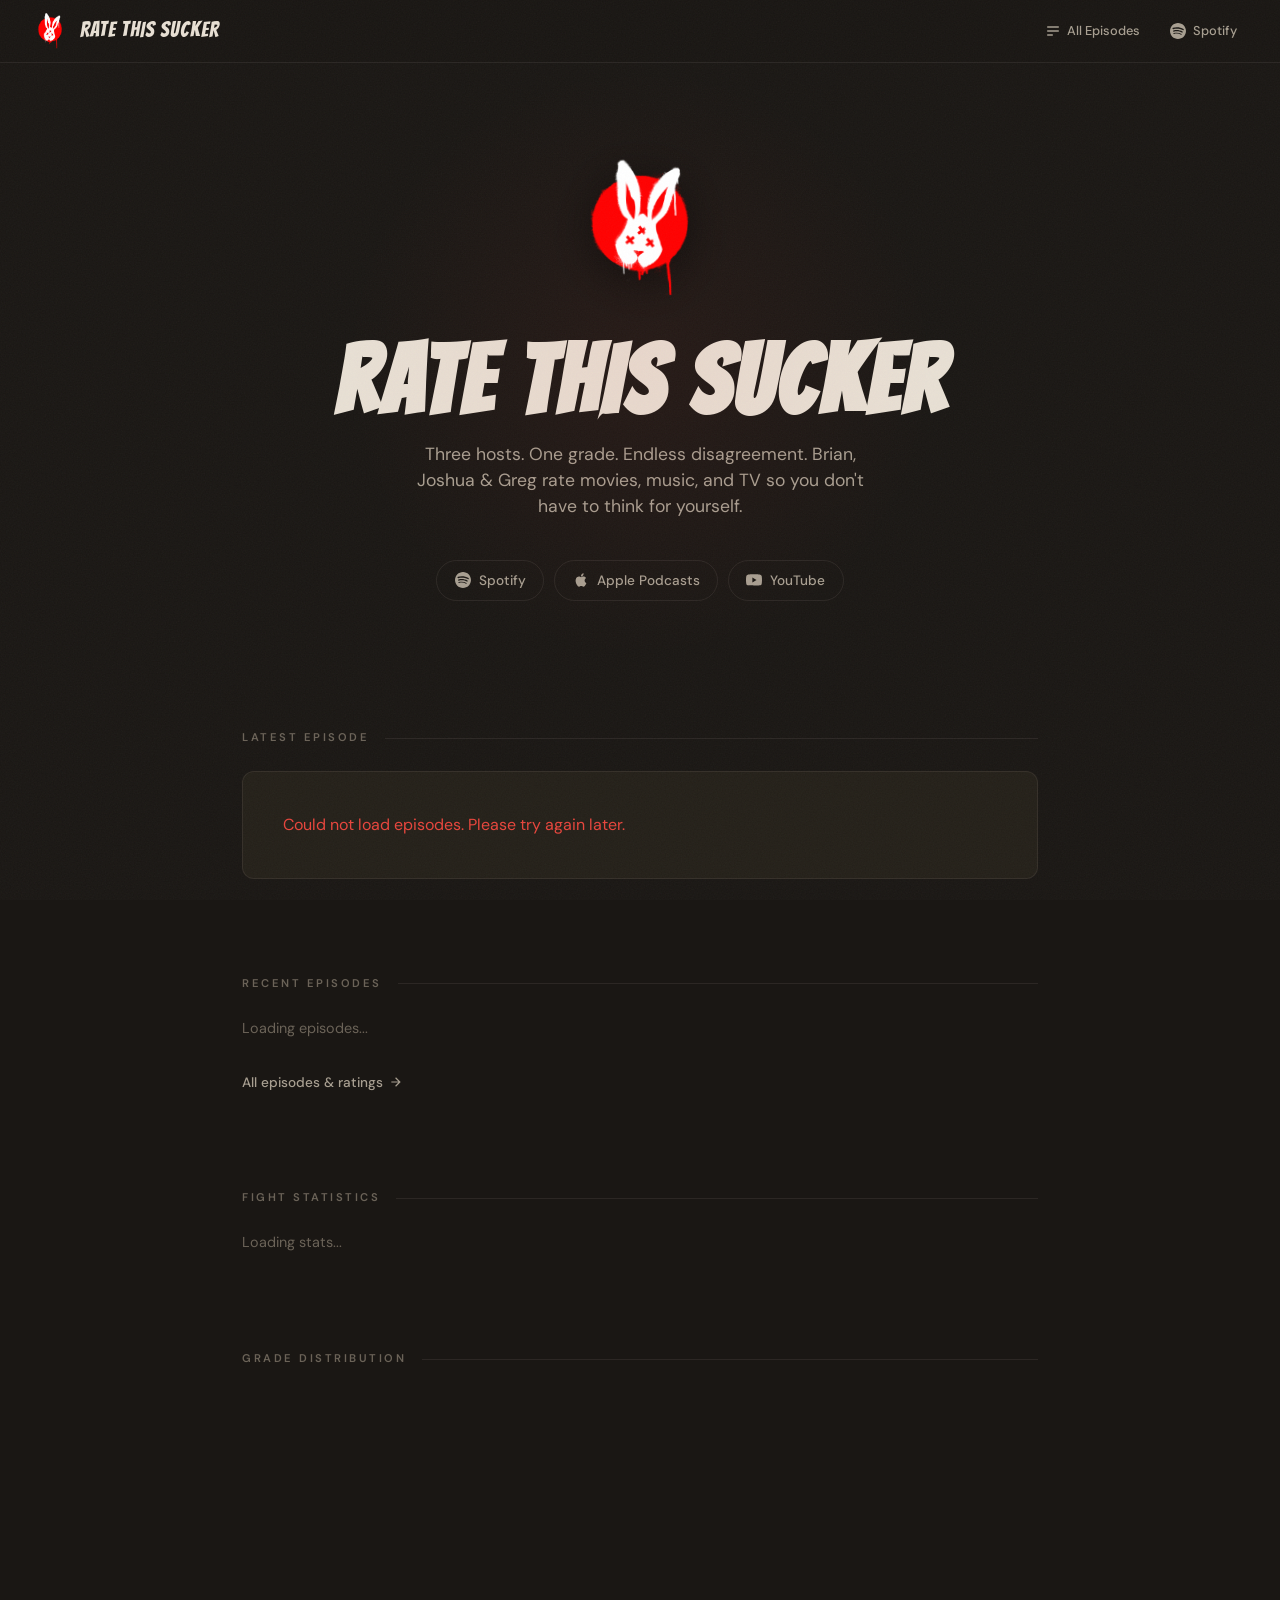
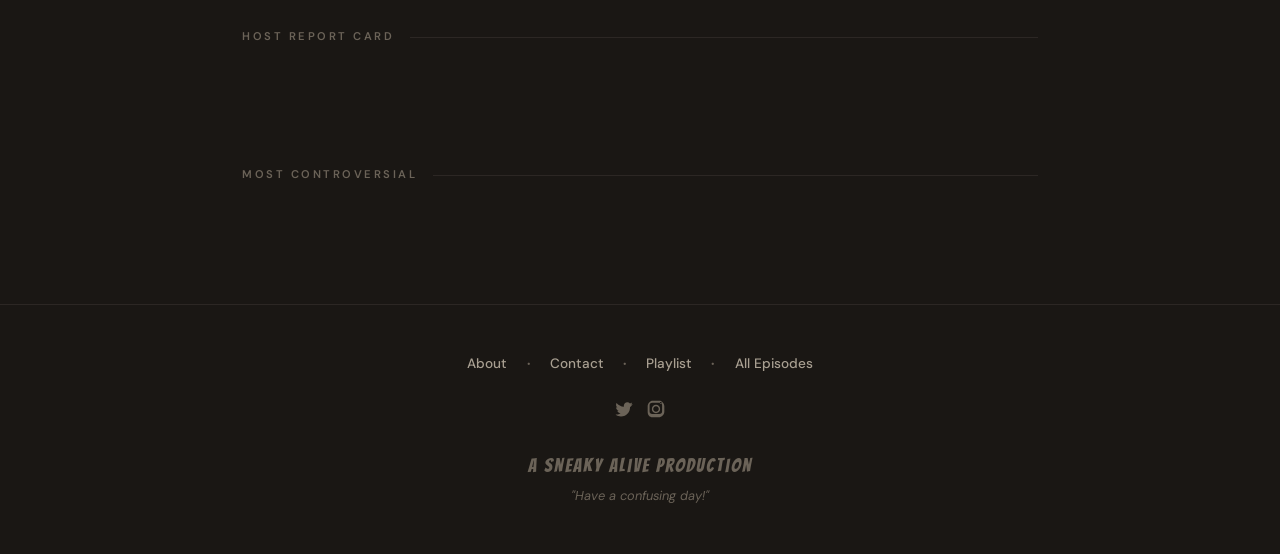
==== commit 8501a0d9: "Replace host section with colored avatar circles on grade badges - Remove standalone hosts section (" ====
--- a/index.html
+++ b/index.html
@@ -335,8 +335,24 @@
             display: flex;
             flex-direction: column;
             align-items: center;
-            gap: 0.3rem;
-        }
+            gap: 0.4rem;
+        }
+
+        .host-grade .host-avatar-lg {
+            width: 40px;
+            height: 40px;
+            border-radius: 50%;
+            display: flex;
+            align-items: center;
+            justify-content: center;
+            font-family: 'Bangers', cursive;
+            font-size: 1.15rem;
+            letter-spacing: 0.5px;
+        }
+
+        .host-grade .host-avatar-lg.avatar-brian { background: var(--grade-a-bg); color: var(--grade-a-text); border: 1.5px solid var(--grade-a-border); }
+        .host-grade .host-avatar-lg.avatar-joshua { background: var(--grade-b-bg); color: var(--grade-b-text); border: 1.5px solid var(--grade-b-border); }
+        .host-grade .host-avatar-lg.avatar-greg { background: var(--grade-d-bg); color: var(--grade-d-text); border: 1.5px solid var(--grade-d-border); }
 
         .host-grade-name {
             font-size: 0.7rem;
@@ -465,8 +481,24 @@
             display: flex;
             flex-direction: column;
             align-items: center;
-            gap: 0.15rem;
-        }
+            gap: 0.25rem;
+        }
+
+        .ep-host-badge .host-avatar {
+            width: 28px;
+            height: 28px;
+            border-radius: 50%;
+            display: flex;
+            align-items: center;
+            justify-content: center;
+            font-family: 'Bangers', cursive;
+            font-size: 0.85rem;
+            letter-spacing: 0.5px;
+        }
+
+        .ep-host-badge .host-avatar.avatar-brian { background: var(--grade-a-bg); color: var(--grade-a-text); border: 1px solid var(--grade-a-border); }
+        .ep-host-badge .host-avatar.avatar-joshua { background: var(--grade-b-bg); color: var(--grade-b-text); border: 1px solid var(--grade-b-border); }
+        .ep-host-badge .host-avatar.avatar-greg { background: var(--grade-d-bg); color: var(--grade-d-text); border: 1px solid var(--grade-d-border); }
 
         .ep-host-badge .host-initial {
             font-size: 0.55rem;
@@ -500,59 +532,6 @@
 
         .view-all-link:hover svg {
             transform: translateX(3px);
-        }
-
-        /* ---- Hosts ---- */
-        .hosts {
-            padding: 4rem 0;
-        }
-
-        .hosts-grid {
-            display: grid;
-            grid-template-columns: repeat(3, 1fr);
-            gap: 1.5rem;
-        }
-
-        .host-card {
-            background: var(--bg-surface);
-            border: 1px solid var(--border);
-            border-radius: 10px;
-            padding: 2rem 1.5rem;
-            text-align: center;
-            transition: border-color 0.3s;
-        }
-
-        .host-card:hover {
-            border-color: var(--border-hover);
-        }
-
-        .host-initial-avatar {
-            width: 56px;
-            height: 56px;
-            border-radius: 50%;
-            display: flex;
-            align-items: center;
-            justify-content: center;
-            margin: 0 auto 1rem;
-            font-family: 'Bangers', cursive;
-            font-size: 1.5rem;
-            letter-spacing: 1px;
-        }
-
-        .host-card:nth-child(1) .host-initial-avatar { background: var(--grade-a-bg); color: var(--grade-a-text); border: 1px solid var(--grade-a-border); }
-        .host-card:nth-child(2) .host-initial-avatar { background: var(--grade-b-bg); color: var(--grade-b-text); border: 1px solid var(--grade-b-border); }
-        .host-card:nth-child(3) .host-initial-avatar { background: var(--grade-d-bg); color: var(--grade-d-text); border: 1px solid var(--grade-d-border); }
-
-        .host-name {
-            font-weight: 700;
-            font-size: 1.1rem;
-            margin-bottom: 0.4rem;
-        }
-
-        .host-bio {
-            font-size: 0.85rem;
-            color: var(--text-muted);
-            line-height: 1.5;
         }
 
         /* ---- Stats ---- */
@@ -929,10 +908,6 @@
 
             .ep-grades {
                 justify-content: flex-start;
-            }
-
-            .hosts-grid {
-                grid-template-columns: 1fr;
             }
 
             .stats-row {
@@ -1032,28 +1007,6 @@
             </button>
         </div>
         <div class="random-result" id="random-result"></div>
-    </section>
-
-    <!-- Hosts (static) -->
-    <section class="hosts">
-        <div class="section-label">The Hosts</div>
-        <div class="hosts-grid">
-            <div class="host-card">
-                <div class="host-initial-avatar">B</div>
-                <div class="host-name">Brian</div>
-                <p class="host-bio">The one who thinks everything deserves a deeper listen. Will die on the hill that Aja is a masterpiece.</p>
-            </div>
-            <div class="host-card">
-                <div class="host-initial-avatar">J</div>
-                <div class="host-name">Joshua</div>
-                <p class="host-bio">The wildcard. Equally likely to give an A+ or a D- and will defend either grade with alarming conviction.</p>
-            </div>
-            <div class="host-card">
-                <div class="host-initial-avatar">G</div>
-                <div class="host-name">Greg</div>
-                <p class="host-bio">The mediator who somehow ends up starting the biggest arguments. Appreciates a solid B+.</p>
-            </div>
-        </div>
     </section>
 
     <section class="stats">
@@ -1112,17 +1065,18 @@
         return `<span class="grade grade-${size} grade-${gc(grade)}">${grade}</span>`;
     }
 
-    function hostBadge(label, initial, grade) {
+    function hostBadge(name, initial, grade) {
         if (!grade) return '';
-        return `<div class="ep-host-badge"><span class="host-initial">${initial}</span>${gradeBadge(grade)}</div>`;
+        const avatarClass = `avatar-${name.toLowerCase()}`;
+        return `<div class="ep-host-badge"><span class="host-avatar ${avatarClass}">${initial}</span>${gradeBadge(grade)}</div>`;
     }
 
     function renderFeatured(ep) {
         const el = document.getElementById('featured-episode');
         const grades = [];
-        if (ep.jrGrade) grades.push(`<div class="host-grade"><span class="host-grade-name">Joshua</span>${gradeBadge(ep.jrGrade, 'md')}</div>`);
-        if (ep.gregGrade) grades.push(`<div class="host-grade"><span class="host-grade-name">Greg</span>${gradeBadge(ep.gregGrade, 'md')}</div>`);
-        if (ep.brianGrade) grades.push(`<div class="host-grade"><span class="host-grade-name">Brian</span>${gradeBadge(ep.brianGrade, 'md')}</div>`);
+        if (ep.jrGrade) grades.push(`<div class="host-grade"><span class="host-avatar-lg avatar-joshua">J</span><span class="host-grade-name">Joshua</span>${gradeBadge(ep.jrGrade, 'md')}</div>`);
+        if (ep.gregGrade) grades.push(`<div class="host-grade"><span class="host-avatar-lg avatar-greg">G</span><span class="host-grade-name">Greg</span>${gradeBadge(ep.gregGrade, 'md')}</div>`);
+        if (ep.brianGrade) grades.push(`<div class="host-grade"><span class="host-avatar-lg avatar-brian">B</span><span class="host-grade-name">Brian</span>${gradeBadge(ep.brianGrade, 'md')}</div>`);
 
         const typeLine = [ep.type, ep.genre?.split(',')[0]].filter(Boolean).join(' · ');
 
@@ -1151,9 +1105,9 @@
             if (ep.subtitle) detailParts.push(`<span class="ep-summary">${ep.subtitle}</span>`);
 
             const grades = [
-                hostBadge('J', 'J', ep.jrGrade),
-                hostBadge('G', 'G', ep.gregGrade),
-                hostBadge('B', 'B', ep.brianGrade),
+                hostBadge('Joshua', 'J', ep.jrGrade),
+                hostBadge('Greg', 'G', ep.gregGrade),
+                hostBadge('Brian', 'B', ep.brianGrade),
             ].filter(Boolean).join('');
 
             const epUrl = ep.spotifyUrl || SPOTIFY_URL;
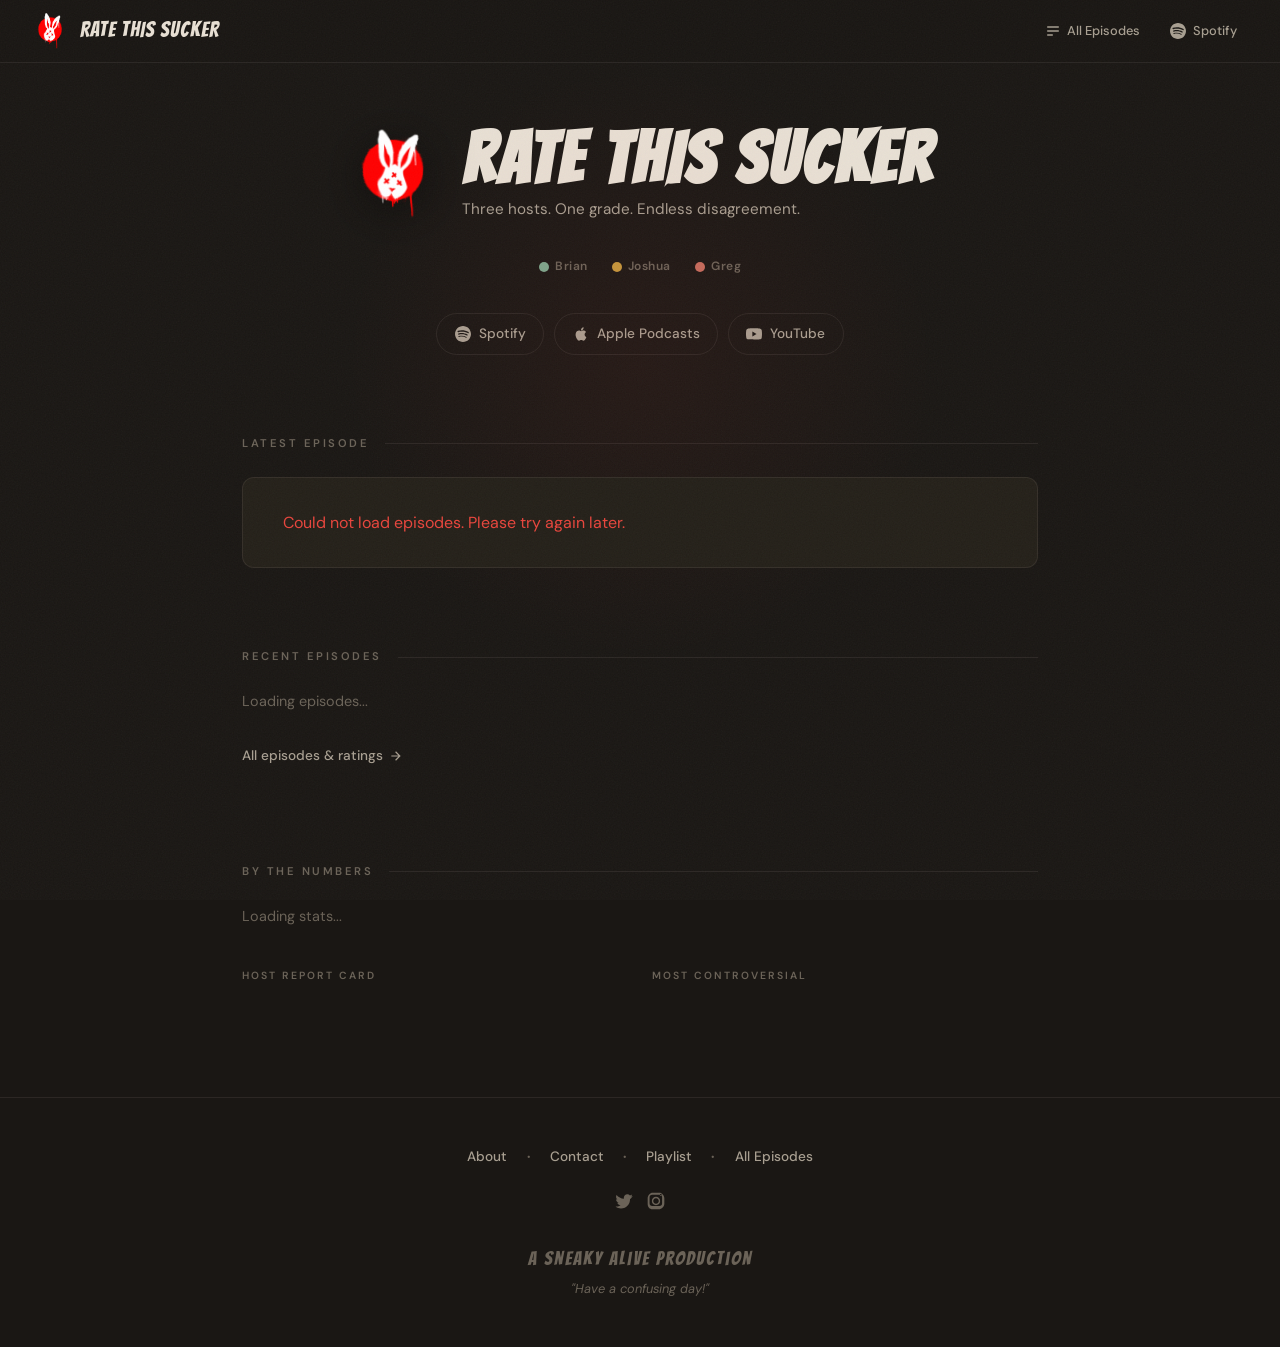
==== commit ccb80694: "Major design overhaul Co-Authored-By: Claude Opus 4.6 (1M context) <noreply@anthropic.com>" ====
--- a/index.html
+++ b/index.html
@@ -27,134 +27,12 @@
     <link rel="preconnect" href="https://fonts.googleapis.com">
     <link rel="preconnect" href="https://fonts.gstatic.com" crossorigin>
     <link href="https://fonts.googleapis.com/css2?family=Bangers&family=DM+Sans:ital,opsz,wght@0,9..40,300;0,9..40,400;0,9..40,500;0,9..40,600;0,9..40,700;1,9..40,400&display=swap" rel="stylesheet">
+    <link rel="stylesheet" href="styles.css">
     <style>
-        :root {
-            --bg: #1a1714;
-            --bg-surface: #242019;
-            --bg-elevated: #2e2a23;
-            --text: #e8e0d4;
-            --text-muted: #a89f91;
-            --text-dim: #6b6358;
-            --accent-teal: #50C9C3;
-            --accent-red: #E8453C;
-            --grade-gold: #D4A843;
-            --border: rgba(168, 159, 145, 0.12);
-            --border-hover: rgba(168, 159, 145, 0.25);
-
-            /* Grade colors */
-            --grade-a-bg: rgba(80, 201, 195, 0.15);
-            --grade-a-border: rgba(80, 201, 195, 0.4);
-            --grade-a-text: #50C9C3;
-            --grade-b-bg: rgba(212, 168, 67, 0.15);
-            --grade-b-border: rgba(212, 168, 67, 0.4);
-            --grade-b-text: #D4A843;
-            --grade-c-bg: rgba(210, 130, 50, 0.15);
-            --grade-c-border: rgba(210, 130, 50, 0.4);
-            --grade-c-text: #d28232;
-            --grade-d-bg: rgba(232, 69, 60, 0.15);
-            --grade-d-border: rgba(232, 69, 60, 0.4);
-            --grade-d-text: #E8453C;
-        }
-
-        * {
-            margin: 0;
-            padding: 0;
-            box-sizing: border-box;
-        }
-
-        body {
-            font-family: 'DM Sans', sans-serif;
-            background: var(--bg);
-            color: var(--text);
-            line-height: 1.6;
-            min-height: 100vh;
-            overflow-x: hidden;
-        }
-
-        /* ---- Grain Texture ---- */
-        body::after {
-            content: '';
-            position: fixed;
-            inset: 0;
-            background: url('[data-uri]');
-            pointer-events: none;
-            z-index: 9999;
-            opacity: 0.5;
-        }
-
-        /* ---- Scrollbar ---- */
-        ::-webkit-scrollbar { width: 6px; }
-        ::-webkit-scrollbar-track { background: var(--bg); }
-        ::-webkit-scrollbar-thumb { background: var(--text-dim); border-radius: 3px; }
-        ::-webkit-scrollbar-thumb:hover { background: var(--text-muted); }
-
-        /* ---- Nav ---- */
-        .site-nav {
-            position: sticky;
-            top: 0;
-            z-index: 100;
-            background: rgba(26, 23, 20, 0.92);
-            border-bottom: 1px solid var(--border);
-            padding: 0.8rem 2rem;
-            display: flex;
-            align-items: center;
-            justify-content: space-between;
-            gap: 1.5rem;
-        }
-
-        .nav-brand {
-            display: flex;
-            align-items: center;
-            gap: 0.75rem;
-            text-decoration: none;
-            color: var(--text);
-            flex-shrink: 0;
-        }
-
-        .nav-logo {
-            width: 36px;
-            height: 36px;
-            border-radius: 6px;
-            object-fit: contain;
-        }
-
-        .nav-title {
-            font-family: 'Bangers', cursive;
-            font-size: 1.3rem;
-            letter-spacing: 1px;
-            color: var(--text);
-        }
-
-        .nav-links {
-            display: flex;
-            align-items: center;
-            gap: 0.5rem;
-        }
-
-        .nav-link {
-            color: var(--text-muted);
-            text-decoration: none;
-            font-size: 0.8rem;
-            font-weight: 500;
-            padding: 0.4rem 0.7rem;
-            border-radius: 6px;
-            transition: color 0.2s, background 0.2s;
-            display: flex;
-            align-items: center;
-            gap: 0.4rem;
-        }
-
-        .nav-link:hover {
-            color: var(--text);
-            background: var(--bg-elevated);
-        }
-
-        .nav-link svg { width: 16px; height: 16px; }
-
         /* ---- Hero ---- */
         .hero {
             text-align: center;
-            padding: 6rem 2rem 4rem;
+            padding: 4rem 2rem 2rem;
             position: relative;
         }
 
@@ -170,37 +48,92 @@
             pointer-events: none;
         }
 
+        .hero-top {
+            display: flex;
+            align-items: center;
+            justify-content: center;
+            gap: 1.5rem;
+            margin-bottom: 1.5rem;
+        }
+
         .hero-logo {
-            width: 140px;
-            height: 140px;
+            width: 90px;
+            height: 90px;
             border-radius: 12px;
             object-fit: contain;
-            margin-bottom: 2rem;
             filter: drop-shadow(0 8px 24px rgba(0,0,0,0.5));
             transform: rotate(-2deg);
             transition: transform 0.4s ease;
-        }
-
-        .hero-logo:hover {
-            transform: rotate(0deg) scale(1.03);
+            flex-shrink: 0;
+        }
+
+        .hero-logo:hover { transform: rotate(0deg) scale(1.03); }
+
+        .hero-text {
+            text-align: left;
         }
 
         .hero-title {
             font-family: 'Bangers', cursive;
-            font-size: clamp(3rem, 8vw, 6rem);
+            font-size: clamp(2.5rem, 7vw, 4.5rem);
             letter-spacing: 3px;
             line-height: 0.9;
-            margin-bottom: 1rem;
+            margin-bottom: 0.5rem;
             color: var(--text);
         }
 
-        .hero-subtitle {
-            font-size: 1.1rem;
+        .hero-tagline {
+            font-size: 0.95rem;
             color: var(--text-muted);
-            max-width: 480px;
-            margin: 0 auto 2.5rem;
             font-weight: 400;
-            line-height: 1.5;
+            line-height: 1.4;
+        }
+
+        /* Hero controversy callout */
+        .hero-callout {
+            background: var(--bg-surface);
+            border: 1px solid var(--border);
+            border-radius: 10px;
+            padding: 1.2rem 1.5rem;
+            margin: 2rem auto;
+            max-width: 520px;
+            display: none;
+            align-items: center;
+            gap: 1.2rem;
+            text-align: left;
+        }
+
+        .hero-callout.visible { display: flex; }
+
+        .hero-callout-label {
+            font-size: 0.65rem;
+            text-transform: uppercase;
+            letter-spacing: 1.5px;
+            color: var(--accent-red);
+            font-weight: 600;
+            margin-bottom: 0.2rem;
+        }
+
+        .hero-callout-title {
+            font-weight: 700;
+            font-size: 1rem;
+            margin-bottom: 0.3rem;
+        }
+
+        .hero-callout-grades {
+            display: flex;
+            gap: 0.5rem;
+            flex-wrap: wrap;
+        }
+
+        .hero-callout-spread {
+            font-family: 'Bangers', cursive;
+            font-size: 2rem;
+            color: var(--accent-red);
+            line-height: 1;
+            flex-shrink: 0;
+            min-width: 50px;
+            text-align: center;
         }
 
         .hero-platforms {
@@ -208,6 +141,7 @@
             justify-content: center;
             gap: 0.6rem;
             flex-wrap: wrap;
+            margin-top: 1.5rem;
         }
 
         .platform-pill {
@@ -232,102 +166,48 @@
 
         .platform-pill svg { width: 16px; height: 16px; }
 
-        /* ---- Content Container ---- */
-        .content {
-            max-width: 860px;
-            margin: 0 auto;
-            padding: 0 2rem;
-        }
-
-        /* ---- Section Headers ---- */
-        .section-label {
-            font-size: 0.7rem;
-            font-weight: 600;
-            letter-spacing: 2.5px;
-            text-transform: uppercase;
-            color: var(--text-dim);
-            margin-bottom: 1.5rem;
-            display: flex;
-            align-items: center;
-            gap: 1rem;
-        }
-
-        .section-label::after {
-            content: '';
-            flex: 1;
-            height: 1px;
-            background: var(--border);
-        }
-
-        /* ---- Grade Badges ---- */
-        .grade {
-            font-family: 'Bangers', cursive;
-            display: inline-block;
-            letter-spacing: 1px;
-            border-radius: 4px;
-            line-height: 1;
-        }
-
-        .grade-sm {
-            font-size: 0.95rem;
-            padding: 0.2rem 0.45rem;
-        }
-
-        .grade-md {
-            font-size: 1.4rem;
-            padding: 0.25rem 0.55rem;
-        }
-
-        .grade-lg {
-            font-size: 2.2rem;
-            padding: 0.3rem 0.65rem;
-            transform: rotate(-2deg);
-        }
-
-        .grade-a { color: var(--grade-a-text); background: var(--grade-a-bg); border: 1px solid var(--grade-a-border); }
-        .grade-b { color: var(--grade-b-text); background: var(--grade-b-bg); border: 1px solid var(--grade-b-border); }
-        .grade-c { color: var(--grade-c-text); background: var(--grade-c-bg); border: 1px solid var(--grade-c-border); }
-        .grade-d { color: var(--grade-d-text); background: var(--grade-d-bg); border: 1px solid var(--grade-d-border); }
-
         /* ---- Featured Episode ---- */
-        .featured {
-            padding: 4rem 0;
-        }
+        .featured { padding: 3rem 0; }
 
         .featured-card {
             background: var(--bg-surface);
             border: 1px solid var(--border);
             border-radius: 12px;
-            padding: 2.5rem;
+            overflow: hidden;
             position: relative;
         }
 
+        .featured-body {
+            padding: 2rem 2.5rem;
+        }
+
         .featured-eyebrow {
-            font-size: 0.8rem;
+            font-size: 0.75rem;
             color: var(--accent-teal);
             font-weight: 600;
             text-transform: uppercase;
             letter-spacing: 1.5px;
-            margin-bottom: 0.75rem;
+            margin-bottom: 0.5rem;
         }
 
         .featured-title {
             font-size: 2rem;
-            font-weight: 700;
+            font-weight: 800;
             line-height: 1.15;
-            margin-bottom: 0.75rem;
+            margin-bottom: 0.5rem;
+            letter-spacing: -0.01em;
         }
 
         .featured-meta {
-            font-size: 0.85rem;
-            color: var(--text-muted);
+            font-size: 0.8rem;
+            color: var(--text-dim);
             margin-bottom: 1.5rem;
         }
 
         .featured-grades {
             display: flex;
             gap: 1.5rem;
-            margin-bottom: 2rem;
+            margin-bottom: 1.5rem;
             flex-wrap: wrap;
         }
 
@@ -338,24 +218,8 @@
             gap: 0.4rem;
         }
 
-        .host-grade .host-avatar-lg {
-            width: 40px;
-            height: 40px;
-            border-radius: 50%;
-            display: flex;
-            align-items: center;
-            justify-content: center;
-            font-family: 'Bangers', cursive;
-            font-size: 1.15rem;
-            letter-spacing: 0.5px;
-        }
-
-        .host-grade .host-avatar-lg.avatar-brian { background: var(--grade-a-bg); color: var(--grade-a-text); border: 1.5px solid var(--grade-a-border); }
-        .host-grade .host-avatar-lg.avatar-joshua { background: var(--grade-b-bg); color: var(--grade-b-text); border: 1.5px solid var(--grade-b-border); }
-        .host-grade .host-avatar-lg.avatar-greg { background: var(--grade-d-bg); color: var(--grade-d-text); border: 1.5px solid var(--grade-d-border); }
-
         .host-grade-name {
-            font-size: 0.7rem;
+            font-size: 0.65rem;
             font-weight: 600;
             text-transform: uppercase;
             letter-spacing: 1px;
@@ -365,60 +229,32 @@
         .featured-description {
             color: var(--text-muted);
             line-height: 1.7;
-            margin-bottom: 2rem;
-            font-size: 0.95rem;
-        }
-
-        .featured-description p {
-            margin-bottom: 0.8rem;
-        }
-
-        .featured-description strong {
-            color: var(--text);
-            font-weight: 600;
-        }
-
+            font-size: 0.9rem;
+            margin-bottom: 1rem;
+        }
+
+        .featured-description p { margin-bottom: 0.6rem; }
+        .featured-description strong { color: var(--text); font-weight: 600; }
+
+        /* Spotify embed sits prominently at bottom of card */
         .spotify-embed {
-            margin: 2rem 0;
-            border-radius: 12px;
-            overflow: hidden;
-        }
-
-        .cta-btn {
-            display: inline-flex;
-            align-items: center;
-            gap: 0.5rem;
-            padding: 0.75rem 1.5rem;
-            border: 1px solid var(--accent-teal);
-            border-radius: 8px;
-            background: rgba(80, 201, 195, 0.08);
-            color: var(--accent-teal);
-            text-decoration: none;
-            font-weight: 600;
-            font-size: 0.9rem;
-            cursor: pointer;
-            font-family: 'DM Sans', sans-serif;
-            transition: all 0.25s ease;
-        }
-
-        .cta-btn:hover {
-            background: rgba(80, 201, 195, 0.15);
-            transform: translateY(-1px);
-        }
-
-        .cta-btn svg { width: 18px; height: 18px; }
+            border-top: 1px solid var(--border);
+            background: rgba(0,0,0,0.2);
+        }
+
+        .spotify-embed iframe {
+            display: block;
+        }
 
         /* ---- Episode List ---- */
-        .episodes {
-            padding: 2rem 0 4rem;
-        }
+        .episodes { padding: 2rem 0 3rem; }
 
         .episode-item {
             display: grid;
-            grid-template-columns: auto 1fr auto;
-            gap: 1.2rem;
-            align-items: center;
-            padding: 1.2rem 0;
+            grid-template-columns: 48px 1fr auto;
+            gap: 1rem;
+            align-items: center;
+            padding: 1rem 0;
             border-bottom: 1px solid var(--border);
             cursor: pointer;
             text-decoration: none;
@@ -426,39 +262,29 @@
             transition: all 0.2s ease;
         }
 
-        .episode-item:last-of-type {
-            border-bottom: none;
-        }
-
-        .episode-item:hover {
-            padding-left: 0.5rem;
-        }
-
-        .episode-item:hover .ep-title {
-            color: var(--accent-teal);
-        }
-
-        .ep-num {
-            font-size: 0.7rem;
-            font-weight: 600;
-            color: var(--text-dim);
-            letter-spacing: 0.5px;
-            min-width: 40px;
-        }
-
-        .ep-body {
-            min-width: 0;
-        }
+        .episode-item:last-of-type { border-bottom: none; }
+        .episode-item:hover { padding-left: 0.5rem; }
+        .episode-item:hover .ep-title { color: var(--accent-teal); }
+
+        .ep-thumb {
+            width: 48px;
+            height: 68px;
+        }
+
+        .ep-thumb .thumb-fallback .grade { font-size: 1.1rem; }
+
+        .ep-body { min-width: 0; }
 
         .ep-title {
             font-size: 1rem;
-            font-weight: 600;
+            font-weight: 700;
             transition: color 0.2s;
-            margin-bottom: 0.15rem;
+            margin-bottom: 0.1rem;
+            letter-spacing: -0.01em;
         }
 
         .ep-detail {
-            font-size: 0.8rem;
+            font-size: 0.78rem;
             color: var(--text-dim);
             display: flex;
             align-items: center;
@@ -466,11 +292,6 @@
             flex-wrap: wrap;
         }
 
-        .ep-summary {
-            color: var(--text-muted);
-            font-style: italic;
-        }
-
         .ep-grades {
             display: flex;
             gap: 0.4rem;
@@ -484,90 +305,45 @@
             gap: 0.25rem;
         }
 
-        .ep-host-badge .host-avatar {
-            width: 28px;
-            height: 28px;
-            border-radius: 50%;
-            display: flex;
-            align-items: center;
-            justify-content: center;
-            font-family: 'Bangers', cursive;
-            font-size: 0.85rem;
-            letter-spacing: 0.5px;
-        }
-
-        .ep-host-badge .host-avatar.avatar-brian { background: var(--grade-a-bg); color: var(--grade-a-text); border: 1px solid var(--grade-a-border); }
-        .ep-host-badge .host-avatar.avatar-joshua { background: var(--grade-b-bg); color: var(--grade-b-text); border: 1px solid var(--grade-b-border); }
-        .ep-host-badge .host-avatar.avatar-greg { background: var(--grade-d-bg); color: var(--grade-d-text); border: 1px solid var(--grade-d-border); }
-
-        .ep-host-badge .host-initial {
-            font-size: 0.55rem;
-            font-weight: 700;
-            color: var(--text-dim);
-            text-transform: uppercase;
-            letter-spacing: 0.5px;
-        }
-
-        .view-all-link {
-            display: inline-flex;
-            align-items: center;
-            gap: 0.4rem;
-            margin-top: 2rem;
-            color: var(--text-muted);
-            text-decoration: none;
-            font-size: 0.85rem;
-            font-weight: 500;
-            transition: color 0.2s;
-        }
-
-        .view-all-link:hover {
-            color: var(--accent-red);
-        }
-
-        .view-all-link svg {
-            width: 14px;
-            height: 14px;
-            transition: transform 0.2s;
-        }
-
-        .view-all-link:hover svg {
-            transform: translateX(3px);
-        }
-
-        /* ---- Stats ---- */
-        .stats {
-            padding: 2rem 0 4rem;
-        }
-
+        /* ---- By The Numbers (consolidated analytics) ---- */
+        .analytics { padding: 3rem 0 4rem; }
+
+        .analytics-header {
+            display: flex;
+            justify-content: space-between;
+            align-items: center;
+            margin-bottom: 1.5rem;
+        }
+
+        /* Stats row */
         .stats-row {
             display: grid;
-            grid-template-columns: repeat(auto-fit, minmax(160px, 1fr));
-            gap: 1rem;
+            grid-template-columns: repeat(4, 1fr);
+            gap: 0.8rem;
+            margin-bottom: 2rem;
         }
 
         .stat-block {
             background: var(--bg-surface);
             border: 1px solid var(--border);
             border-radius: 10px;
-            padding: 1.5rem;
+            padding: 1.2rem;
             text-align: center;
             transition: border-color 0.3s;
         }
 
-        .stat-block:hover {
-            border-color: var(--border-hover);
-        }
+        .stat-block:hover { border-color: var(--border-hover); }
 
         .stat-number {
             font-family: 'Bangers', cursive;
-            font-size: 2.5rem;
+            font-size: 2.2rem;
             line-height: 1;
-            margin-bottom: 0.4rem;
+            margin-bottom: 0.3rem;
             color: var(--grade-gold);
         }
 
         .stat-desc {
-            font-size: 0.75rem;
+            font-size: 0.65rem;
             color: var(--text-dim);
             text-transform: uppercase;
             letter-spacing: 1px;
@@ -575,21 +351,145 @@
         }
 
         .stat-detail {
+            font-size: 0.75rem;
+            color: var(--text-muted);
+            margin-top: 0.3rem;
+            white-space: nowrap;
+            overflow: hidden;
+            text-overflow: ellipsis;
+        }
+
+        /* Grade distribution — horizontal bars */
+        .grade-dist-rows {
+            margin-bottom: 2.5rem;
+        }
+
+        .grade-dist-row {
+            display: grid;
+            grid-template-columns: 28px 1fr 28px;
+            gap: 0.6rem;
+            align-items: center;
+            margin-bottom: 0.5rem;
+        }
+
+        .grade-dist-label {
+            font-family: 'Bangers', cursive;
+            font-size: 1rem;
+            letter-spacing: 1px;
+            text-align: right;
+        }
+
+        .grade-dist-bar-track {
+            height: 24px;
+            background: var(--bg-surface);
+            border-radius: 4px;
+            overflow: hidden;
+            border: 1px solid var(--border);
+        }
+
+        .grade-dist-bar {
+            height: 100%;
+            border-radius: 3px;
+            transition: width 0.8s ease;
+            min-width: 2px;
+        }
+
+        .grade-dist-count {
             font-size: 0.8rem;
+            font-weight: 700;
             color: var(--text-muted);
-            margin-top: 0.4rem;
-        }
-
-        .stat-detail a {
-            color: var(--accent-teal);
-            text-decoration: none;
-        }
-
-        .stat-detail a:hover {
-            text-decoration: underline;
-        }
-
-        /* ---- Random Episode Button ---- */
+        }
+
+        /* Two-column: host cards + controversial */
+        .analytics-grid {
+            display: grid;
+            grid-template-columns: 1fr 1fr;
+            gap: 1.5rem;
+        }
+
+        .analytics-col-label {
+            font-size: 0.65rem;
+            font-weight: 600;
+            letter-spacing: 2px;
+            text-transform: uppercase;
+            color: var(--text-dim);
+            margin-bottom: 1rem;
+        }
+
+        /* Compact host cards for the grid */
+        .analytics-grid .host-stats-grid {
+            grid-template-columns: 1fr;
+            gap: 0.8rem;
+        }
+
+        .analytics-grid .host-stat-card {
+            padding: 1rem;
+        }
+
+        .analytics-grid .host-stat-header {
+            flex-direction: row;
+            gap: 0.6rem;
+            margin-bottom: 0.6rem;
+        }
+
+        .analytics-grid .host-stat-avatar {
+            width: 32px;
+            height: 32px;
+            font-size: 1rem;
+        }
+
+        .analytics-grid .host-stat-name {
+            font-size: 0.9rem;
+        }
+
+        .analytics-grid .host-stat-row {
+            font-size: 0.75rem;
+            padding: 0.3rem 0;
+        }
+
+        /* Disagreements */
+        .disagreement-item {
+            display: flex;
+            align-items: center;
+            gap: 1rem;
+            padding: 1rem 0;
+            border-bottom: 1px solid var(--border);
+        }
+
+        .disagreement-item:last-child { border-bottom: none; }
+
+        .disagreement-spread {
+            font-family: 'Bangers', cursive;
+            font-size: 1.3rem;
+            color: var(--accent-red);
+            min-width: 40px;
+            text-align: center;
+        }
+
+        .disagreement-body { flex: 1; min-width: 0; }
+
+        .disagreement-title {
+            font-weight: 700;
+            font-size: 0.9rem;
+            margin-bottom: 0.35rem;
+            letter-spacing: -0.01em;
+        }
+
+        .disagreement-grades {
+            display: flex;
+            gap: 0.5rem;
+            font-size: 0.78rem;
+            flex-wrap: wrap;
+        }
+
+        .disagreement-host {
+            display: flex;
+            align-items: center;
+            gap: 0.25rem;
+            color: var(--text-dim);
+        }
+
+        /* ---- Random Episode ---- */
         .random-btn {
             display: inline-flex;
             align-items: center;
@@ -644,282 +544,40 @@
             flex-wrap: wrap;
         }
 
-        /* ---- Host Stats ---- */
-        .host-stats {
-            padding: 2rem 0 4rem;
-        }
-
-        .host-stats-grid {
-            display: grid;
-            grid-template-columns: repeat(3, 1fr);
-            gap: 1rem;
-        }
-
-        .host-stat-card {
-            background: var(--bg-surface);
-            border: 1px solid var(--border);
-            border-radius: 10px;
-            padding: 1.5rem;
-            text-align: center;
-            transition: border-color 0.3s;
-        }
-
-        .host-stat-card:hover { border-color: var(--border-hover); }
-
-        .host-stat-name {
-            font-weight: 700;
-            font-size: 1rem;
-            margin-bottom: 1rem;
-        }
-
-        .host-stat-row {
-            display: flex;
-            justify-content: space-between;
-            align-items: center;
-            padding: 0.4rem 0;
-            font-size: 0.8rem;
-            color: var(--text-muted);
-        }
-
-        .host-stat-row + .host-stat-row {
-            border-top: 1px solid var(--border);
-        }
-
-        .host-stat-value {
-            font-weight: 700;
-            color: var(--text);
-        }
-
-        /* ---- Grade Distribution ---- */
-        .grade-dist {
-            padding: 2rem 0 4rem;
-        }
-
-        .grade-bars {
-            display: flex;
-            gap: 0.6rem;
-            align-items: flex-end;
-            height: 140px;
-            padding-top: 1rem;
-        }
-
-        .grade-bar-col {
-            flex: 1;
-            display: flex;
-            flex-direction: column;
-            align-items: center;
-            gap: 0.4rem;
-            height: 100%;
-            justify-content: flex-end;
-        }
-
-        .grade-bar {
-            width: 100%;
-            max-width: 60px;
-            border-radius: 4px 4px 0 0;
-            transition: height 0.6s ease;
-            min-height: 4px;
-        }
-
-        .grade-bar-label {
-            font-family: 'Bangers', cursive;
-            font-size: 0.9rem;
-            letter-spacing: 1px;
-        }
-
-        .grade-bar-count {
-            font-size: 0.7rem;
-            color: var(--text-dim);
-            font-weight: 600;
-        }
-
-        /* ---- Disagreements ---- */
-        .disagreements {
-            padding: 2rem 0 4rem;
-        }
-
-        .disagreement-item {
-            display: flex;
-            align-items: center;
-            gap: 1rem;
-            padding: 1rem 0;
-            border-bottom: 1px solid var(--border);
-        }
-
-        .disagreement-item:last-child { border-bottom: none; }
-
-        .disagreement-spread {
-            font-family: 'Bangers', cursive;
-            font-size: 1.4rem;
-            color: var(--accent-red);
-            min-width: 50px;
-            text-align: center;
-        }
-
-        .disagreement-body { flex: 1; min-width: 0; }
-
-        .disagreement-title {
-            font-weight: 700;
-            font-size: 0.95rem;
-            margin-bottom: 0.15rem;
-        }
-
-        .disagreement-grades {
-            display: flex;
-            gap: 0.5rem;
-            font-size: 0.8rem;
-            flex-wrap: wrap;
-        }
-
-        .disagreement-host {
-            display: flex;
-            align-items: center;
-            gap: 0.25rem;
-            color: var(--text-dim);
-        }
-
-        /* ---- Footer ---- */
-        .site-footer {
-            border-top: 1px solid var(--border);
-            padding: 3rem 2rem;
-            text-align: center;
-            margin-top: 2rem;
-        }
-
-        .footer-links {
-            display: flex;
-            justify-content: center;
-            align-items: center;
-            gap: 1.2rem;
-            margin-bottom: 1.5rem;
-            flex-wrap: wrap;
-        }
-
-        .footer-link {
-            color: var(--text-muted);
-            text-decoration: none;
-            font-size: 0.85rem;
-            font-weight: 500;
-            transition: color 0.2s;
-        }
-
-        .footer-link:hover { color: var(--accent-teal); }
-
-        .footer-dot {
-            color: var(--text-dim);
-            font-size: 0.6rem;
-        }
-
-        .footer-social {
-            display: flex;
-            justify-content: center;
-            gap: 0.8rem;
-            margin-bottom: 1.5rem;
-        }
-
-        .footer-social a {
-            color: var(--text-dim);
-            transition: color 0.2s;
-        }
-
-        .footer-social a:hover { color: var(--accent-red); }
-        .footer-social svg { width: 20px; height: 20px; }
-
-        .footer-production {
-            font-family: 'Bangers', cursive;
-            font-size: 1.2rem;
-            color: var(--text-dim);
-            letter-spacing: 2px;
-            margin-bottom: 0.3rem;
-        }
-
-        .footer-tagline {
-            font-style: italic;
-            color: var(--text-dim);
-            font-size: 0.8rem;
-        }
-
-        /* ---- Animations ---- */
-        .fade-in {
-            opacity: 0;
-            transform: translateY(20px);
-            transition: opacity 0.6s ease, transform 0.6s ease;
-        }
-
-        .fade-in.visible {
-            opacity: 1;
-            transform: translateY(0);
-        }
-
-        /* Stagger children */
-        .stagger > .fade-in:nth-child(1) { transition-delay: 0s; }
-        .stagger > .fade-in:nth-child(2) { transition-delay: 0.08s; }
-        .stagger > .fade-in:nth-child(3) { transition-delay: 0.16s; }
-        .stagger > .fade-in:nth-child(4) { transition-delay: 0.24s; }
-        .stagger > .fade-in:nth-child(5) { transition-delay: 0.32s; }
-        .stagger > .fade-in:nth-child(6) { transition-delay: 0.4s; }
-        .stagger > .fade-in:nth-child(7) { transition-delay: 0.48s; }
-
         /* ---- Responsive ---- */
         @media (max-width: 768px) {
-            .site-nav {
-                padding: 0.6rem 1rem;
-            }
-
-            .nav-links { gap: 0.2rem; }
-
-            .nav-link span { display: none; }
-
-            .hero {
-                padding: 4rem 1.5rem 3rem;
-            }
-
-            .hero-logo {
-                width: 100px;
-                height: 100px;
-            }
-
-            .hero-title {
-                font-size: clamp(2.5rem, 10vw, 4rem);
-            }
-
-            .content {
-                padding: 0 1.25rem;
-            }
-
-            .featured-card {
-                padding: 1.5rem;
-            }
-
-            .featured-title {
-                font-size: 1.5rem;
-            }
-
-            .featured-grades {
+            .hero { padding: 3rem 1.5rem 2rem; }
+
+            .hero-top {
+                flex-direction: column;
                 gap: 1rem;
             }
 
+            .hero-text { text-align: center; }
+
+            .hero-logo { width: 80px; height: 80px; }
+            .hero-title { font-size: clamp(2.5rem, 10vw, 4rem); }
+
+            .hero-callout {
+                flex-direction: column;
+                text-align: center;
+            }
+
+            .featured-body { padding: 1.5rem; }
+            .featured-title { font-size: 1.5rem; }
+            .featured-grades { gap: 1rem; }
+
             .episode-item {
+                grid-template-columns: 40px 1fr auto;
+                gap: 0.8rem;
+            }
+
+            .ep-thumb { width: 40px; height: 56px; }
+
+            .stats-row { grid-template-columns: repeat(2, 1fr); }
+
+            .analytics-grid {
                 grid-template-columns: 1fr;
-                gap: 0.6rem;
-            }
-
-            .ep-num { order: -1; }
-
-            .ep-grades {
-                justify-content: flex-start;
-            }
-
-            .stats-row {
-                grid-template-columns: repeat(2, 1fr);
-            }
-
-            .host-stats-grid {
-                grid-template-columns: 1fr;
-            }
-
-            .grade-bars {
-                height: 100px;
             }
         }
 
@@ -935,9 +593,7 @@
                 justify-content: center;
             }
 
-            .stats-row {
-                grid-template-columns: 1fr;
-            }
+            .stats-row { grid-template-columns: 1fr 1fr; }
         }
     </style>
 </head>
@@ -963,9 +619,31 @@
 
 <!-- Hero -->
 <section class="hero">
-    <img src="logo.png" alt="Rate This Sucker Podcast Logo" class="hero-logo">
-    <h1 class="hero-title">RATE THIS SUCKER</h1>
-    <p class="hero-subtitle">Three hosts. One grade. Endless disagreement. Brian, Joshua &amp; Greg rate movies, music, and TV so you don't have to think for yourself.</p>
+    <div class="hero-top">
+        <img src="logo.png" alt="Rate This Sucker Podcast Logo" class="hero-logo">
+        <div class="hero-text">
+            <h1 class="hero-title">RATE THIS SUCKER</h1>
+            <p class="hero-tagline">Three hosts. One grade. Endless disagreement.</p>
+        </div>
+    </div>
+
+    <!-- Host color legend -->
+    <div class="host-legend">
+        <span class="host-legend-item"><span class="host-legend-dot dot-brian"></span> Brian</span>
+        <span class="host-legend-item"><span class="host-legend-dot dot-joshua"></span> Joshua</span>
+        <span class="host-legend-item"><span class="host-legend-dot dot-greg"></span> Greg</span>
+    </div>
+
+    <!-- Dynamic: most controversial episode callout -->
+    <div class="hero-callout" id="hero-callout">
+        <div class="hero-callout-spread" id="callout-spread"></div>
+        <div>
+            <div class="hero-callout-label">Biggest Fight</div>
+            <div class="hero-callout-title" id="callout-title"></div>
+            <div class="hero-callout-grades" id="callout-grades"></div>
+        </div>
+    </div>
+
     <div class="hero-platforms">
         <a href="https://open.spotify.com/show/5YRq3rGYDSoOqjN4fuTTby?si=8d534e4bcd7544ee" target="_blank" class="platform-pill">
             <svg viewBox="0 0 24 24" fill="currentColor"><path d="M12 0C5.4 0 0 5.4 0 12s5.4 12 12 12 12-5.4 12-12S18.66 0 12 0zm5.521 17.34c-.24.359-.66.48-1.021.24-2.82-1.74-6.36-2.101-10.561-1.141-.418.122-.779-.179-.899-.539-.12-.421.18-.78.54-.9 4.56-1.021 8.52-.6 11.64 1.32.42.18.479.659.301 1.02zm1.44-3.3c-.301.42-.841.6-1.262.3-3.239-1.98-8.159-2.58-11.939-1.38-.479.12-1.02-.12-1.14-.6-.12-.48.12-1.021.6-1.141C9.6 9.9 15 10.561 18.72 12.84c.361.181.54.78.241 1.2zm.12-3.36C15.24 8.4 8.82 8.16 5.16 9.301c-.6.179-1.2-.181-1.38-.721-.18-.601.18-1.2.72-1.381 4.26-1.32 11.28-1.08 15.721 1.621.539.3.719 1.02.42 1.56-.299.421-1.02.599-1.559.3z"/></svg>
@@ -987,7 +665,9 @@
     <section class="featured">
         <div class="section-label">Latest Episode</div>
         <div class="featured-card" id="featured-episode">
-            <div style="color: var(--text-dim); font-size: 0.9rem;">Loading latest episode...</div>
+            <div class="featured-body">
+                <div style="color: var(--text-dim); font-size: 0.9rem;">Loading latest episode...</div>
+            </div>
         </div>
     </section>
 
@@ -1009,26 +689,25 @@
         <div class="random-result" id="random-result"></div>
     </section>
 
-    <section class="stats">
-        <div class="section-label">Fight Statistics</div>
+    <section class="analytics">
+        <div class="section-label">By The Numbers</div>
+
         <div class="stats-row" id="stats-row">
             <div style="color: var(--text-dim); font-size: 0.9rem;">Loading stats...</div>
         </div>
-    </section>
-
-    <section class="grade-dist">
-        <div class="section-label">Grade Distribution</div>
-        <div class="grade-bars" id="grade-dist"></div>
-    </section>
-
-    <section class="host-stats">
-        <div class="section-label">Host Report Card</div>
-        <div class="host-stats-grid" id="host-stats-grid"></div>
-    </section>
-
-    <section class="disagreements">
-        <div class="section-label">Most Controversial</div>
-        <div id="disagreements-list"></div>
+
+        <div class="grade-dist-rows" id="grade-dist"></div>
+
+        <div class="analytics-grid">
+            <div>
+                <div class="analytics-col-label">Host Report Card</div>
+                <div class="host-stats-grid" id="host-stats-grid"></div>
+            </div>
+            <div>
+                <div class="analytics-col-label">Most Controversial</div>
+                <div id="disagreements-list"></div>
+            </div>
+        </div>
     </section>
 </div>
 
@@ -1060,49 +739,104 @@
     const SPOTIFY_URL = 'https://open.spotify.com/show/5YRq3rGYDSoOqjN4fuTTby';
     const gc = RTS.gradeClass;
 
+    // Category icons for thumbnail fallbacks
+    const TYPE_ICONS = { 'Movie': '🎬', 'TV Show': '📺', 'Music Album': '🎵', 'Documentary': '🎬' };
+
     function gradeBadge(grade, size = 'sm') {
         if (!grade) return '';
         return `<span class="grade grade-${size} grade-${gc(grade)}">${grade}</span>`;
     }
 
+    function hostGradeBadge(grade, hostKey, size = 'sm') {
+        if (!grade) return '';
+        return `<span class="grade grade-${size} grade-host-${hostKey}">${grade}</span>`;
+    }
+
     function hostBadge(name, initial, grade) {
         if (!grade) return '';
-        const avatarClass = `avatar-${name.toLowerCase()}`;
-        return `<div class="ep-host-badge"><span class="host-avatar ${avatarClass}">${initial}</span>${gradeBadge(grade)}</div>`;
+        const hostKey = name.toLowerCase();
+        return `<div class="ep-host-badge">${hostGradeBadge(grade, hostKey)}</div>`;
     }
 
+    function thumbHTML(ep, width, height) {
+        const overallClass = gc(ep.overallGrade);
+        if (ep.thumbnailUrl) {
+            const badge = ep.overallGrade
+                ? `<div class="thumb-grade-badge"><span class="grade grade-${overallClass}">${ep.overallGrade}</span></div>`
+                : '';
+            return `<div class="thumb-wrap" style="width:${width}px;height:${height}px;">${badge}<img src="${ep.thumbnailUrl}" alt="${ep.title}" loading="lazy"></div>`;
+        }
+        const icon = TYPE_ICONS[ep.type] || '🎧';
+        const anchorClass = overallClass ? `anchor-${overallClass}` : '';
+        const gradeEl = ep.overallGrade ? `<span class="grade grade-${overallClass}">${ep.overallGrade}</span>` : '';
+        return `<div class="thumb-wrap ${anchorClass}" style="width:${width}px;height:${height}px;">
+            <div class="thumb-fallback"><span class="thumb-fallback-icon">${icon}</span>${gradeEl}</div>
+        </div>`;
+    }
+
+    // ---- Hero Callout: most controversial ----
+    function renderHeroCallout(episodes) {
+        const graded = episodes.filter(e => {
+            const grades = [e.gregGrade, e.brianGrade, e.jrGrade].filter(g => g);
+            return grades.length >= 2 && !e.isSpecial;
+        });
+
+        let maxSpread = 0, controversial = null, hosts = [];
+        graded.forEach(ep => {
+            const nums = [
+                { host: 'Joshua', grade: ep.jrGrade, num: RTS.gradeToNumber(ep.jrGrade) },
+                { host: 'Greg', grade: ep.gregGrade, num: RTS.gradeToNumber(ep.gregGrade) },
+                { host: 'Brian', grade: ep.brianGrade, num: RTS.gradeToNumber(ep.brianGrade) },
+            ].filter(h => h.num !== null);
+            const spread = Math.max(...nums.map(n => n.num)) - Math.min(...nums.map(n => n.num));
+            if (spread > maxSpread) { maxSpread = spread; controversial = ep; hosts = nums; }
+        });
+
+        if (!controversial || maxSpread < 3) return;
+
+        document.getElementById('callout-spread').textContent = maxSpread.toFixed(1);
+        document.getElementById('callout-title').textContent = controversial.title;
+        document.getElementById('callout-grades').innerHTML = hosts.map(h =>
+            `<span class="disagreement-host">${h.host}: <span class="grade grade-sm grade-host-${h.host.toLowerCase()}">${h.grade}</span></span>`
+        ).join('');
+        document.getElementById('hero-callout').classList.add('visible');
+    }
+
+    // ---- Featured Episode ----
     function renderFeatured(ep) {
         const el = document.getElementById('featured-episode');
         const grades = [];
-        if (ep.jrGrade) grades.push(`<div class="host-grade"><span class="host-avatar-lg avatar-joshua">J</span><span class="host-grade-name">Joshua</span>${gradeBadge(ep.jrGrade, 'md')}</div>`);
-        if (ep.gregGrade) grades.push(`<div class="host-grade"><span class="host-avatar-lg avatar-greg">G</span><span class="host-grade-name">Greg</span>${gradeBadge(ep.gregGrade, 'md')}</div>`);
-        if (ep.brianGrade) grades.push(`<div class="host-grade"><span class="host-avatar-lg avatar-brian">B</span><span class="host-grade-name">Brian</span>${gradeBadge(ep.brianGrade, 'md')}</div>`);
+        if (ep.jrGrade) grades.push(`<div class="host-grade"><span class="host-grade-name">Joshua</span>${hostGradeBadge(ep.jrGrade, 'joshua', 'md')}</div>`);
+        if (ep.gregGrade) grades.push(`<div class="host-grade"><span class="host-grade-name">Greg</span>${hostGradeBadge(ep.gregGrade, 'greg', 'md')}</div>`);
+        if (ep.brianGrade) grades.push(`<div class="host-grade"><span class="host-grade-name">Brian</span>${hostGradeBadge(ep.brianGrade, 'brian', 'md')}</div>`);
 
         const typeLine = [ep.type, ep.genre?.split(',')[0]].filter(Boolean).join(' · ');
 
         el.innerHTML = `
-            <div class="featured-eyebrow">Episode ${ep.number}${typeLine ? ' · ' + typeLine : ''}</div>
-            <h2 class="featured-title">${ep.title}</h2>
-            ${ep.dateFormatted ? `<div class="featured-meta">${ep.dateFormatted}</div>` : ''}
-            ${grades.length ? `<div class="featured-grades">${grades.join('')}</div>` : ''}
-            ${ep.subtitle ? `<div class="featured-description"><p>${ep.subtitle}</p></div>` : ''}
+            <div class="featured-body">
+                <div class="featured-eyebrow">Episode ${ep.number}${typeLine ? ' · ' + typeLine : ''}</div>
+                <h2 class="featured-title">${ep.title}</h2>
+                ${ep.dateFormatted ? `<div class="featured-meta">${ep.dateFormatted}</div>` : ''}
+                ${grades.length ? `<div class="featured-grades">${grades.join('')}</div>` : ''}
+                ${ep.subtitle ? `<div class="featured-description"><p>${ep.subtitle}</p></div>` : ''}
+                <button class="cta-btn" onclick="window.open('${SPOTIFY_URL}', '_blank')">
+                    <svg viewBox="0 0 24 24" fill="currentColor"><path d="M12 0C5.4 0 0 5.4 0 12s5.4 12 12 12 12-5.4 12-12S18.66 0 12 0zm5.521 17.34c-.24.359-.66.48-1.021.24-2.82-1.74-6.36-2.101-10.561-1.141-.418.122-.779-.179-.899-.539-.12-.421.18-.78.54-.9 4.56-1.021 8.52-.6 11.64 1.32.42.18.479.659.301 1.02zm1.44-3.3c-.301.42-.841.6-1.262.3-3.239-1.98-8.159-2.58-11.939-1.38-.479.12-1.02-.12-1.14-.6-.12-.48.12-1.021.6-1.141C9.6 9.9 15 10.561 18.72 12.84c.361.181.54.78.241 1.2zm.12-3.36C15.24 8.4 8.82 8.16 5.16 9.301c-.6.179-1.2-.181-1.38-.721-.18-.601.18-1.2.72-1.381 4.26-1.32 11.28-1.08 15.721 1.621.539.3.719 1.02.42 1.56-.299.421-1.02.599-1.559.3z"/></svg>
+                    Listen on Spotify
+                </button>
+            </div>
             <div class="spotify-embed">
-                <iframe style="border-radius:12px" src="https://open.spotify.com/embed/show/5YRq3rGYDSoOqjN4fuTTby?utm_source=generator&theme=0" width="100%" height="232" frameBorder="0" allowfullscreen="" allow="autoplay; clipboard-write; encrypted-media; fullscreen; picture-in-picture" loading="lazy"></iframe>
-            </div>
-            <button class="cta-btn" onclick="window.open('${SPOTIFY_URL}', '_blank')">
-                <svg viewBox="0 0 24 24" fill="currentColor"><path d="M12 0C5.4 0 0 5.4 0 12s5.4 12 12 12 12-5.4 12-12S18.66 0 12 0zm5.521 17.34c-.24.359-.66.48-1.021.24-2.82-1.74-6.36-2.101-10.561-1.141-.418.122-.779-.179-.899-.539-.12-.421.18-.78.54-.9 4.56-1.021 8.52-.6 11.64 1.32.42.18.479.659.301 1.02zm1.44-3.3c-.301.42-.841.6-1.262.3-3.239-1.98-8.159-2.58-11.939-1.38-.479.12-1.02-.12-1.14-.6-.12-.48.12-1.021.6-1.141C9.6 9.9 15 10.561 18.72 12.84c.361.181.54.78.241 1.2zm.12-3.36C15.24 8.4 8.82 8.16 5.16 9.301c-.6.179-1.2-.181-1.38-.721-.18-.601.18-1.2.72-1.381 4.26-1.32 11.28-1.08 15.721 1.621.539.3.719 1.02.42 1.56-.299.421-1.02.599-1.559.3z"/></svg>
-                Listen on Spotify
-            </button>`;
+                <iframe style="border-radius:0" src="https://open.spotify.com/embed/show/5YRq3rGYDSoOqjN4fuTTby?utm_source=generator&theme=0" width="100%" height="152" frameBorder="0" allowfullscreen="" allow="autoplay; clipboard-write; encrypted-media; fullscreen; picture-in-picture" loading="lazy"></iframe>
+            </div>`;
     }
 
+    // ---- Episode List ----
     function renderEpisodeList(episodes) {
         const el = document.getElementById('episode-list');
-        // Show up to 10 recent episodes (skip the featured one)
         const recent = episodes.slice(1, 11);
 
         el.innerHTML = recent.map(ep => {
-            const detailParts = [ep.dateFormatted].filter(Boolean);
-            if (ep.subtitle) detailParts.push(`<span class="ep-summary">${ep.subtitle}</span>`);
+            const detailParts = [`Ep ${ep.number}`];
+            if (ep.dateFormatted) detailParts.push(ep.dateFormatted);
 
             const grades = [
                 hostBadge('Joshua', 'J', ep.jrGrade),
@@ -1111,8 +845,9 @@
             ].filter(Boolean).join('');
 
             const epUrl = ep.spotifyUrl || SPOTIFY_URL;
+
             return `<a class="episode-item" href="${epUrl}" target="_blank">
-                <span class="ep-num">Ep ${ep.number}</span>
+                ${thumbHTML(ep, 48, 68)}
                 <div class="ep-body">
                     <div class="ep-title">${ep.title}</div>
                     <div class="ep-detail">${detailParts.join(' <span>&middot;</span> ')}</div>
@@ -1121,16 +856,15 @@
             </a>`;
         }).join('');
 
-        // Re-observe new fade-in elements
         el.querySelectorAll('.fade-in').forEach(e => observer.observe(e));
     }
 
+    // ---- Stats ----
     function renderStats(episodes) {
         const el = document.getElementById('stats-row');
         const graded = episodes.filter(e => e.hasGrades && !e.isSpecial);
         const total = episodes.filter(e => !e.isSpecial).length;
 
-        // Find highest and lowest rated
         let highest = null, lowest = null;
         let highScore = -1, lowScore = 999;
 
@@ -1153,12 +887,12 @@
             </div>
             <div class="stat-block">
                 <div class="stat-number" style="color: var(--grade-a-text);">${highGrade}</div>
-                <div class="stat-desc">Highest Rated</div>
+                <div class="stat-desc">Highest</div>
                 <div class="stat-detail">${highest ? highest.title : ''}</div>
             </div>
             <div class="stat-block">
                 <div class="stat-number" style="color: var(--grade-d-text);">${lowGrade}</div>
-                <div class="stat-desc">Lowest Rated</div>
+                <div class="stat-desc">Lowest</div>
                 <div class="stat-detail">${lowest ? lowest.title : ''}</div>
             </div>
             <div class="stat-block">
@@ -1167,7 +901,7 @@
             </div>`;
     }
 
-    // ---- Grade Distribution ----
+    // ---- Grade Distribution (horizontal bars) ----
     function renderGradeDist(episodes) {
         const graded = episodes.filter(e => e.hasGrades && !e.isSpecial);
         const buckets = { A: 0, B: 0, C: 0, D: 0, F: 0 };
@@ -1177,20 +911,20 @@
             if (!g) return;
             const letter = g.charAt(0);
             if (buckets[letter] !== undefined) buckets[letter]++;
-            else if (letter === 'F') buckets.F++;
         });
 
         const max = Math.max(...Object.values(buckets), 1);
         const colors = { A: 'var(--grade-a-text)', B: 'var(--grade-b-text)', C: 'var(--grade-c-text)', D: 'var(--grade-d-text)', F: 'var(--grade-d-text)' };
-        const bgColors = { A: 'var(--grade-a-bg)', B: 'var(--grade-b-bg)', C: 'var(--grade-c-bg)', D: 'var(--grade-d-bg)', F: 'var(--grade-d-bg)' };
 
         const el = document.getElementById('grade-dist');
         el.innerHTML = Object.entries(buckets).map(([letter, count]) => {
             const pct = (count / max) * 100;
-            return `<div class="grade-bar-col">
-                <div class="grade-bar-count">${count}</div>
-                <div class="grade-bar" style="height: ${pct}%; background: ${colors[letter]}; opacity: 0.7;"></div>
-                <div class="grade-bar-label" style="color: ${colors[letter]};">${letter}</div>
+            return `<div class="grade-dist-row">
+                <div class="grade-dist-label" style="color: ${colors[letter]};">${letter}</div>
+                <div class="grade-dist-bar-track">
+                    <div class="grade-dist-bar" style="width: ${pct}%; background: ${colors[letter]}; opacity: 0.7;"></div>
+                </div>
+                <div class="grade-dist-count">${count}</div>
             </div>`;
         }).join('');
     }
@@ -1207,7 +941,6 @@
             const highest = Math.max(...nums);
             const lowest = Math.min(...nums);
 
-            // Most common grade letter
             const freq = {};
             grades.forEach(g => { const l = g.charAt(0); freq[l] = (freq[l] || 0) + 1; });
             const fav = Object.entries(freq).sort((a, b) => b[1] - a[1])[0]?.[0] || '—';
@@ -1231,8 +964,10 @@
         el.innerHTML = hosts.map(h => {
             if (!h.data) return '';
             const d = h.data;
+            const initial = h.name.charAt(0);
+            const avatarClass = `avatar-${h.name.toLowerCase()}`;
             return `<div class="host-stat-card">
-                <div class="host-stat-name">${h.name}</div>
+                <div class="host-stat-header"><span class="host-stat-avatar ${avatarClass}">${initial}</span><div class="host-stat-name">${h.name}</div></div>
                 <div class="host-stat-row"><span>Average</span><span class="host-stat-value">${d.avg}</span></div>
                 <div class="host-stat-row"><span>Highest</span><span class="host-stat-value">${d.highest}</span></div>
                 <div class="host-stat-row"><span>Lowest</span><span class="host-stat-value">${d.lowest}</span></div>
@@ -1266,7 +1001,7 @@
 
         el.innerHTML = top5.map(d => {
             const hostGrades = d.hosts.map(h =>
-                `<span class="disagreement-host">${h.host}: <span class="grade grade-sm grade-${gc(h.grade)}">${h.grade}</span></span>`
+                `<span class="disagreement-host">${h.host}: <span class="grade grade-sm grade-host-${h.host.toLowerCase()}">${h.grade}</span></span>`
             ).join('');
             return `<div class="disagreement-item">
                 <div class="disagreement-spread">${d.spread.toFixed(1)}</div>
@@ -1290,9 +1025,9 @@
         const url = ep.spotifyUrl || SPOTIFY_URL;
 
         const hostGrades = [
-            ep.jrGrade ? `<span class="disagreement-host">Joshua: <span class="grade grade-sm grade-${gc(ep.jrGrade)}">${ep.jrGrade}</span></span>` : '',
-            ep.gregGrade ? `<span class="disagreement-host">Greg: <span class="grade grade-sm grade-${gc(ep.gregGrade)}">${ep.gregGrade}</span></span>` : '',
-            ep.brianGrade ? `<span class="disagreement-host">Brian: <span class="grade grade-sm grade-${gc(ep.brianGrade)}">${ep.brianGrade}</span></span>` : '',
+            ep.jrGrade ? `<span class="disagreement-host">Joshua: <span class="grade grade-sm grade-host-joshua">${ep.jrGrade}</span></span>` : '',
+            ep.gregGrade ? `<span class="disagreement-host">Greg: <span class="grade grade-sm grade-host-greg">${ep.gregGrade}</span></span>` : '',
+            ep.brianGrade ? `<span class="disagreement-host">Brian: <span class="grade grade-sm grade-host-brian">${ep.brianGrade}</span></span>` : '',
         ].filter(Boolean).join('');
 
         randomResult.innerHTML = `
@@ -1303,7 +1038,7 @@
         randomResult.classList.add('visible');
     });
 
-    // Intersection Observer for fade-in animations
+    // Intersection Observer
     const observer = new IntersectionObserver((entries) => {
         entries.forEach(entry => {
             if (entry.isIntersecting) entry.target.classList.add('visible');
@@ -1317,6 +1052,7 @@
         if (episodes.length === 0) return;
         episodes = await RTS.enrichWithPosters(episodes);
         allEpisodes = episodes;
+        renderHeroCallout(episodes);
         renderFeatured(episodes[0]);
         renderEpisodeList(episodes);
         renderStats(episodes);
@@ -1326,7 +1062,7 @@
         randomBtn.style.display = '';
     }).catch(err => {
         console.error('Failed to load episodes:', err);
-        document.getElementById('featured-episode').innerHTML = '<div style="color: var(--accent-red);">Could not load episodes. Please try again later.</div>';
+        document.getElementById('featured-episode').querySelector('.featured-body').innerHTML = '<div style="color: var(--accent-red);">Could not load episodes. Please try again later.</div>';
     });
 </script>
 </body>
--- a/styles.css
+++ b/styles.css
@@ -0,0 +1,490 @@
+/* ============================================================
+   Rate This Sucker — Shared Styles
+   Late-night record store aesthetic: warm, dim, textured
+   ============================================================ */
+
+:root {
+    --bg: #1a1714;
+    --bg-surface: #242019;
+    --bg-elevated: #2e2a23;
+    --text: #e8e0d4;
+    --text-muted: #a89f91;
+    --text-dim: #6b6358;
+    --accent-teal: #50C9C3;
+    --accent-red: #E8453C;
+    --grade-gold: #D4A843;
+    --border: rgba(168, 159, 145, 0.12);
+    --border-hover: rgba(168, 159, 145, 0.25);
+
+    /* Grade colors (overall grades, stats, distribution) */
+    --grade-a-bg: rgba(80, 201, 195, 0.15);
+    --grade-a-border: rgba(80, 201, 195, 0.4);
+    --grade-a-text: #50C9C3;
+    --grade-b-bg: rgba(212, 168, 67, 0.15);
+    --grade-b-border: rgba(212, 168, 67, 0.4);
+    --grade-b-text: #D4A843;
+    --grade-c-bg: rgba(210, 130, 50, 0.15);
+    --grade-c-border: rgba(210, 130, 50, 0.4);
+    --grade-c-text: #d28232;
+    --grade-d-bg: rgba(232, 69, 60, 0.15);
+    --grade-d-border: rgba(232, 69, 60, 0.4);
+    --grade-d-text: #E8453C;
+
+    /* Host colors (individual host grade badges) */
+    --host-brian: #7BA68C;
+    --host-brian-bg: rgba(123, 166, 140, 0.15);
+    --host-brian-border: rgba(123, 166, 140, 0.4);
+    --host-joshua: #C4973B;
+    --host-joshua-bg: rgba(196, 151, 59, 0.15);
+    --host-joshua-border: rgba(196, 151, 59, 0.4);
+    --host-greg: #C46B5C;
+    --host-greg-bg: rgba(196, 107, 92, 0.15);
+    --host-greg-border: rgba(196, 107, 92, 0.4);
+}
+
+* { margin: 0; padding: 0; box-sizing: border-box; }
+
+body {
+    font-family: 'DM Sans', sans-serif;
+    background: var(--bg);
+    color: var(--text);
+    line-height: 1.6;
+    min-height: 100vh;
+    overflow-x: hidden;
+}
+
+/* ---- Grain Texture ---- */
+body::after {
+    content: '';
+    position: fixed;
+    inset: 0;
+    background: url('[data-uri]');
+    pointer-events: none;
+    z-index: 9999;
+    opacity: 0.5;
+}
+
+/* ---- Scrollbar ---- */
+::-webkit-scrollbar { width: 6px; }
+::-webkit-scrollbar-track { background: var(--bg); }
+::-webkit-scrollbar-thumb { background: var(--text-dim); border-radius: 3px; }
+::-webkit-scrollbar-thumb:hover { background: var(--text-muted); }
+
+/* ---- Nav ---- */
+.site-nav {
+    position: sticky;
+    top: 0;
+    z-index: 100;
+    background: rgba(26, 23, 20, 0.92);
+    backdrop-filter: blur(12px);
+    -webkit-backdrop-filter: blur(12px);
+    border-bottom: 1px solid var(--border);
+    padding: 0.8rem 2rem;
+    display: flex;
+    align-items: center;
+    justify-content: space-between;
+    gap: 1.5rem;
+}
+
+.nav-brand {
+    display: flex;
+    align-items: center;
+    gap: 0.75rem;
+    text-decoration: none;
+    color: var(--text);
+    flex-shrink: 0;
+}
+
+.nav-logo {
+    width: 36px;
+    height: 36px;
+    border-radius: 6px;
+    object-fit: contain;
+}
+
+.nav-title {
+    font-family: 'Bangers', cursive;
+    font-size: 1.3rem;
+    letter-spacing: 1px;
+    color: var(--text);
+}
+
+.nav-links {
+    display: flex;
+    align-items: center;
+    gap: 0.5rem;
+}
+
+.nav-link {
+    color: var(--text-muted);
+    text-decoration: none;
+    font-size: 0.8rem;
+    font-weight: 500;
+    padding: 0.4rem 0.7rem;
+    border-radius: 6px;
+    transition: color 0.2s, background 0.2s;
+    display: flex;
+    align-items: center;
+    gap: 0.4rem;
+}
+
+.nav-link:hover {
+    color: var(--text);
+    background: var(--bg-elevated);
+}
+
+.nav-link svg { width: 16px; height: 16px; }
+
+/* ---- Content Container ---- */
+.content {
+    max-width: 860px;
+    margin: 0 auto;
+    padding: 0 2rem;
+}
+
+/* ---- Section Headers ---- */
+.section-label {
+    font-size: 0.7rem;
+    font-weight: 600;
+    letter-spacing: 2.5px;
+    text-transform: uppercase;
+    color: var(--text-dim);
+    margin-bottom: 1.5rem;
+    display: flex;
+    align-items: center;
+    gap: 1rem;
+}
+
+.section-label::after {
+    content: '';
+    flex: 1;
+    height: 1px;
+    background: var(--border);
+}
+
+/* ---- Grade Badges ---- */
+.grade {
+    font-family: 'Bangers', cursive;
+    display: inline-block;
+    letter-spacing: 1px;
+    border-radius: 4px;
+    line-height: 1;
+}
+
+.grade-sm {
+    font-size: 0.95rem;
+    padding: 0.2rem 0.45rem;
+}
+
+.grade-md {
+    font-size: 1.4rem;
+    padding: 0.25rem 0.55rem;
+}
+
+.grade-lg {
+    font-size: 2.2rem;
+    padding: 0.3rem 0.65rem;
+    transform: rotate(-2deg);
+}
+
+.grade-xl {
+    font-size: 3rem;
+    padding: 0.35rem 0.7rem;
+    transform: rotate(-3deg);
+}
+
+/* Grade-quality colors */
+.grade-a { color: var(--grade-a-text); background: var(--grade-a-bg); border: 1px solid var(--grade-a-border); }
+.grade-b { color: var(--grade-b-text); background: var(--grade-b-bg); border: 1px solid var(--grade-b-border); }
+.grade-c { color: var(--grade-c-text); background: var(--grade-c-bg); border: 1px solid var(--grade-c-border); }
+.grade-d { color: var(--grade-d-text); background: var(--grade-d-bg); border: 1px solid var(--grade-d-border); }
+
+/* Host-colored grade badges */
+.grade-host-brian { color: var(--host-brian); background: var(--host-brian-bg); border: 1px solid var(--host-brian-border); }
+.grade-host-joshua { color: var(--host-joshua); background: var(--host-joshua-bg); border: 1px solid var(--host-joshua-border); }
+.grade-host-greg { color: var(--host-greg); background: var(--host-greg-bg); border: 1px solid var(--host-greg-border); }
+
+/* ---- Host Color Legend ---- */
+.host-legend {
+    display: flex;
+    justify-content: center;
+    gap: 1.5rem;
+    padding: 0.8rem 0;
+    font-size: 0.75rem;
+    font-weight: 600;
+    letter-spacing: 0.5px;
+    color: var(--text-dim);
+}
+
+.host-legend-item {
+    display: flex;
+    align-items: center;
+    gap: 0.4rem;
+}
+
+.host-legend-dot {
+    width: 10px;
+    height: 10px;
+    border-radius: 50%;
+}
+
+.host-legend-dot.dot-brian { background: var(--host-brian); }
+.host-legend-dot.dot-joshua { background: var(--host-joshua); }
+.host-legend-dot.dot-greg { background: var(--host-greg); }
+
+/* ---- Thumbnail ---- */
+.thumb-wrap {
+    border-radius: 6px;
+    overflow: hidden;
+    background: var(--bg-elevated);
+    border: 1px solid var(--border);
+    flex-shrink: 0;
+    display: flex;
+    align-items: center;
+    justify-content: center;
+    position: relative;
+}
+
+.thumb-wrap img {
+    width: 100%;
+    height: 100%;
+    object-fit: cover;
+    display: block;
+}
+
+/* Fallback: category icon + grade */
+.thumb-fallback {
+    width: 100%;
+    height: 100%;
+    display: flex;
+    flex-direction: column;
+    align-items: center;
+    justify-content: center;
+    gap: 0.2rem;
+}
+
+.thumb-fallback-icon {
+    font-size: 1.2rem;
+    opacity: 0.5;
+    line-height: 1;
+}
+
+.thumb-fallback .grade {
+    border: none;
+    background: transparent;
+    transform: rotate(-2deg);
+}
+
+.thumb-wrap.anchor-a { background: var(--grade-a-bg); border-color: var(--grade-a-border); }
+.thumb-wrap.anchor-b { background: var(--grade-b-bg); border-color: var(--grade-b-border); }
+.thumb-wrap.anchor-c { background: var(--grade-c-bg); border-color: var(--grade-c-border); }
+.thumb-wrap.anchor-d { background: var(--grade-d-bg); border-color: var(--grade-d-border); }
+
+/* Grade badge overlay on thumbnail */
+.thumb-grade-badge {
+    position: absolute;
+    top: 4px;
+    right: 4px;
+    z-index: 2;
+}
+
+.thumb-grade-badge .grade {
+    font-size: 0.75rem;
+    padding: 0.15rem 0.35rem;
+    transform: rotate(2deg);
+    box-shadow: 0 2px 6px rgba(0,0,0,0.5);
+}
+
+/* ---- CTA Button ---- */
+.cta-btn {
+    display: inline-flex;
+    align-items: center;
+    gap: 0.5rem;
+    padding: 0.75rem 1.5rem;
+    border: 1px solid var(--accent-teal);
+    border-radius: 8px;
+    background: rgba(80, 201, 195, 0.08);
+    color: var(--accent-teal);
+    text-decoration: none;
+    font-weight: 600;
+    font-size: 0.9rem;
+    cursor: pointer;
+    font-family: 'DM Sans', sans-serif;
+    transition: all 0.25s ease;
+}
+
+.cta-btn:hover {
+    background: rgba(80, 201, 195, 0.15);
+    transform: translateY(-1px);
+}
+
+.cta-btn svg { width: 18px; height: 18px; }
+
+/* ---- View All Link ---- */
+.view-all-link {
+    display: inline-flex;
+    align-items: center;
+    gap: 0.4rem;
+    margin-top: 2rem;
+    color: var(--text-muted);
+    text-decoration: none;
+    font-size: 0.85rem;
+    font-weight: 500;
+    transition: color 0.2s;
+}
+
+.view-all-link:hover { color: var(--accent-red); }
+.view-all-link svg { width: 14px; height: 14px; transition: transform 0.2s; }
+.view-all-link:hover svg { transform: translateX(3px); }
+
+/* ---- Footer ---- */
+.site-footer {
+    border-top: 1px solid var(--border);
+    padding: 3rem 2rem;
+    text-align: center;
+    margin-top: 2rem;
+}
+
+.footer-links {
+    display: flex;
+    justify-content: center;
+    align-items: center;
+    gap: 1.2rem;
+    margin-bottom: 1.5rem;
+    flex-wrap: wrap;
+}
+
+.footer-link {
+    color: var(--text-muted);
+    text-decoration: none;
+    font-size: 0.85rem;
+    font-weight: 500;
+    transition: color 0.2s;
+}
+
+.footer-link:hover { color: var(--accent-teal); }
+
+.footer-dot {
+    color: var(--text-dim);
+    font-size: 0.6rem;
+}
+
+.footer-social {
+    display: flex;
+    justify-content: center;
+    gap: 0.8rem;
+    margin-bottom: 1.5rem;
+}
+
+.footer-social a { color: var(--text-dim); transition: color 0.2s; }
+.footer-social a:hover { color: var(--accent-red); }
+.footer-social svg { width: 20px; height: 20px; }
+
+.footer-production {
+    font-family: 'Bangers', cursive;
+    font-size: 1.2rem;
+    color: var(--text-dim);
+    letter-spacing: 2px;
+    margin-bottom: 0.3rem;
+}
+
+.footer-tagline {
+    font-style: italic;
+    color: var(--text-dim);
+    font-size: 0.8rem;
+}
+
+/* ---- Animations ---- */
+.fade-in {
+    opacity: 0;
+    transform: translateY(16px);
+    transition: opacity 0.5s ease, transform 0.5s ease;
+}
+
+.fade-in.visible {
+    opacity: 1;
+    transform: translateY(0);
+}
+
+.stagger > .fade-in:nth-child(1) { transition-delay: 0s; }
+.stagger > .fade-in:nth-child(2) { transition-delay: 0.08s; }
+.stagger > .fade-in:nth-child(3) { transition-delay: 0.16s; }
+.stagger > .fade-in:nth-child(4) { transition-delay: 0.24s; }
+.stagger > .fade-in:nth-child(5) { transition-delay: 0.32s; }
+.stagger > .fade-in:nth-child(6) { transition-delay: 0.4s; }
+.stagger > .fade-in:nth-child(7) { transition-delay: 0.48s; }
+
+/* ---- Host Stats (shared by index and potential stats page) ---- */
+.host-stats-grid {
+    display: grid;
+    grid-template-columns: repeat(3, 1fr);
+    gap: 1rem;
+}
+
+.host-stat-card {
+    background: var(--bg-surface);
+    border: 1px solid var(--border);
+    border-radius: 10px;
+    padding: 1.5rem;
+    text-align: center;
+    transition: border-color 0.3s;
+}
+
+.host-stat-card:hover { border-color: var(--border-hover); }
+
+.host-stat-header {
+    display: flex;
+    flex-direction: column;
+    align-items: center;
+    gap: 0.5rem;
+    margin-bottom: 1rem;
+}
+
+.host-stat-avatar {
+    width: 48px;
+    height: 48px;
+    border-radius: 50%;
+    display: flex;
+    align-items: center;
+    justify-content: center;
+    font-family: 'Bangers', cursive;
+    font-size: 1.4rem;
+    letter-spacing: 0.5px;
+}
+
+.host-stat-avatar.avatar-brian { background: var(--host-brian-bg); color: var(--host-brian); border: 2px solid var(--host-brian-border); }
+.host-stat-avatar.avatar-joshua { background: var(--host-joshua-bg); color: var(--host-joshua); border: 2px solid var(--host-joshua-border); }
+.host-stat-avatar.avatar-greg { background: var(--host-greg-bg); color: var(--host-greg); border: 2px solid var(--host-greg-border); }
+
+.host-stat-name {
+    font-weight: 700;
+    font-size: 1rem;
+}
+
+.host-stat-row {
+    display: flex;
+    justify-content: space-between;
+    align-items: center;
+    padding: 0.4rem 0;
+    font-size: 0.8rem;
+    color: var(--text-muted);
+}
+
+.host-stat-row + .host-stat-row {
+    border-top: 1px solid var(--border);
+}
+
+.host-stat-value {
+    font-weight: 700;
+    color: var(--text);
+}
+
+/* ---- Responsive (shared) ---- */
+@media (max-width: 768px) {
+    .site-nav { padding: 0.6rem 1rem; }
+    .nav-links { gap: 0.2rem; }
+    .nav-link span { display: none; }
+    .content { padding: 0 1.25rem; }
+    .host-stats-grid { grid-template-columns: 1fr; }
+    .host-legend { gap: 1rem; font-size: 0.7rem; }
+}
